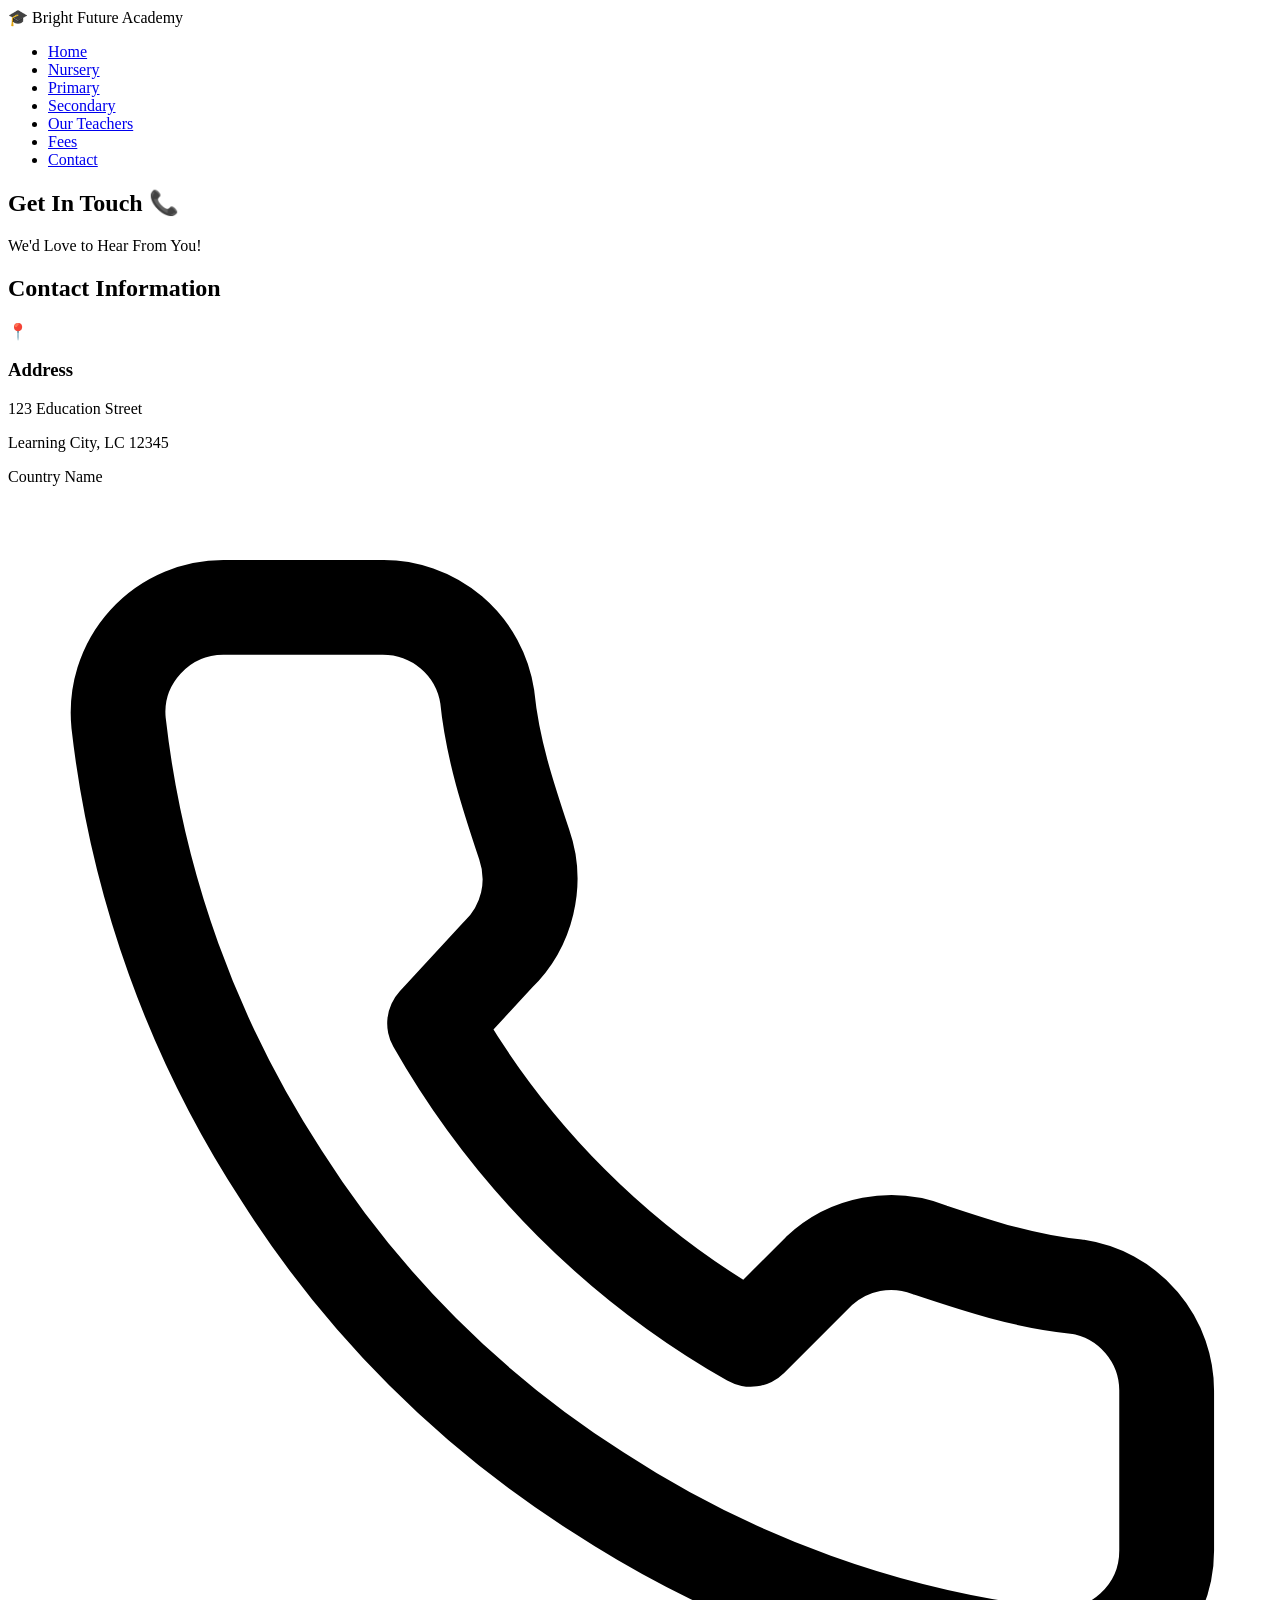
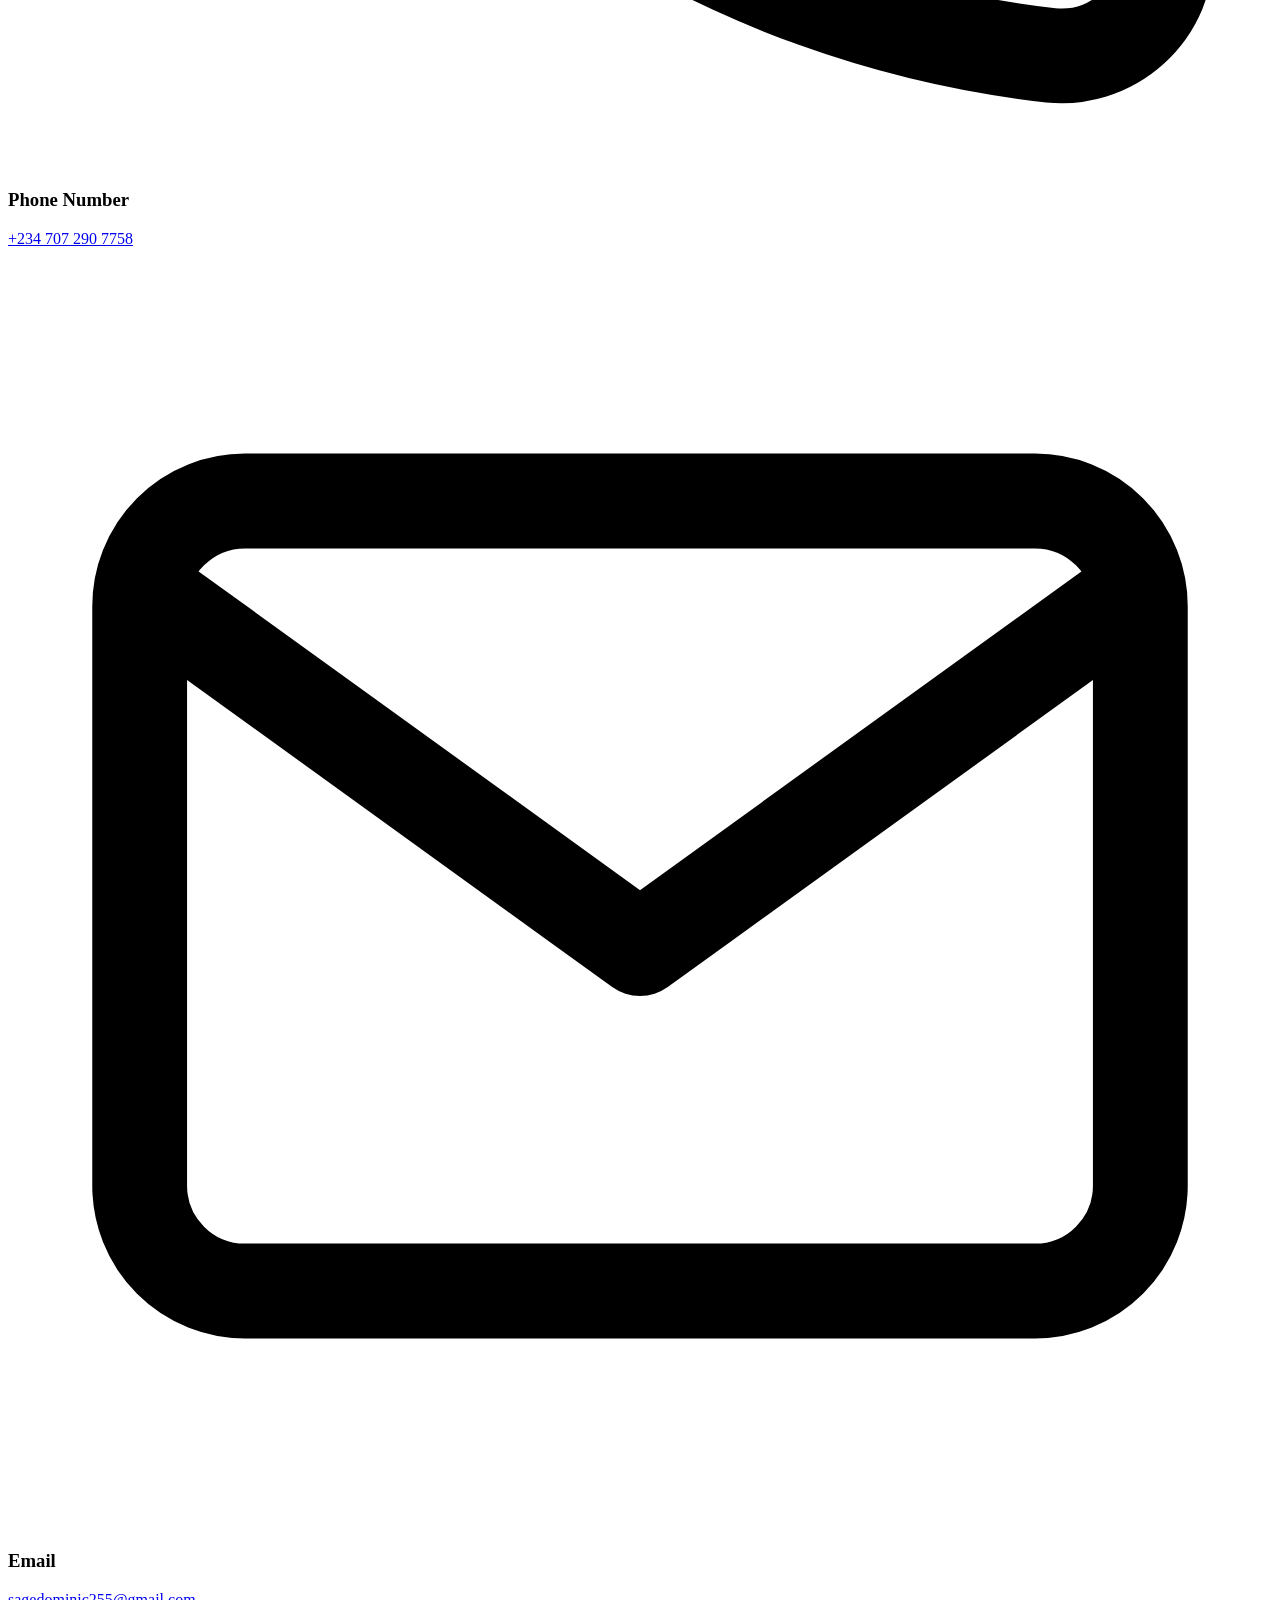
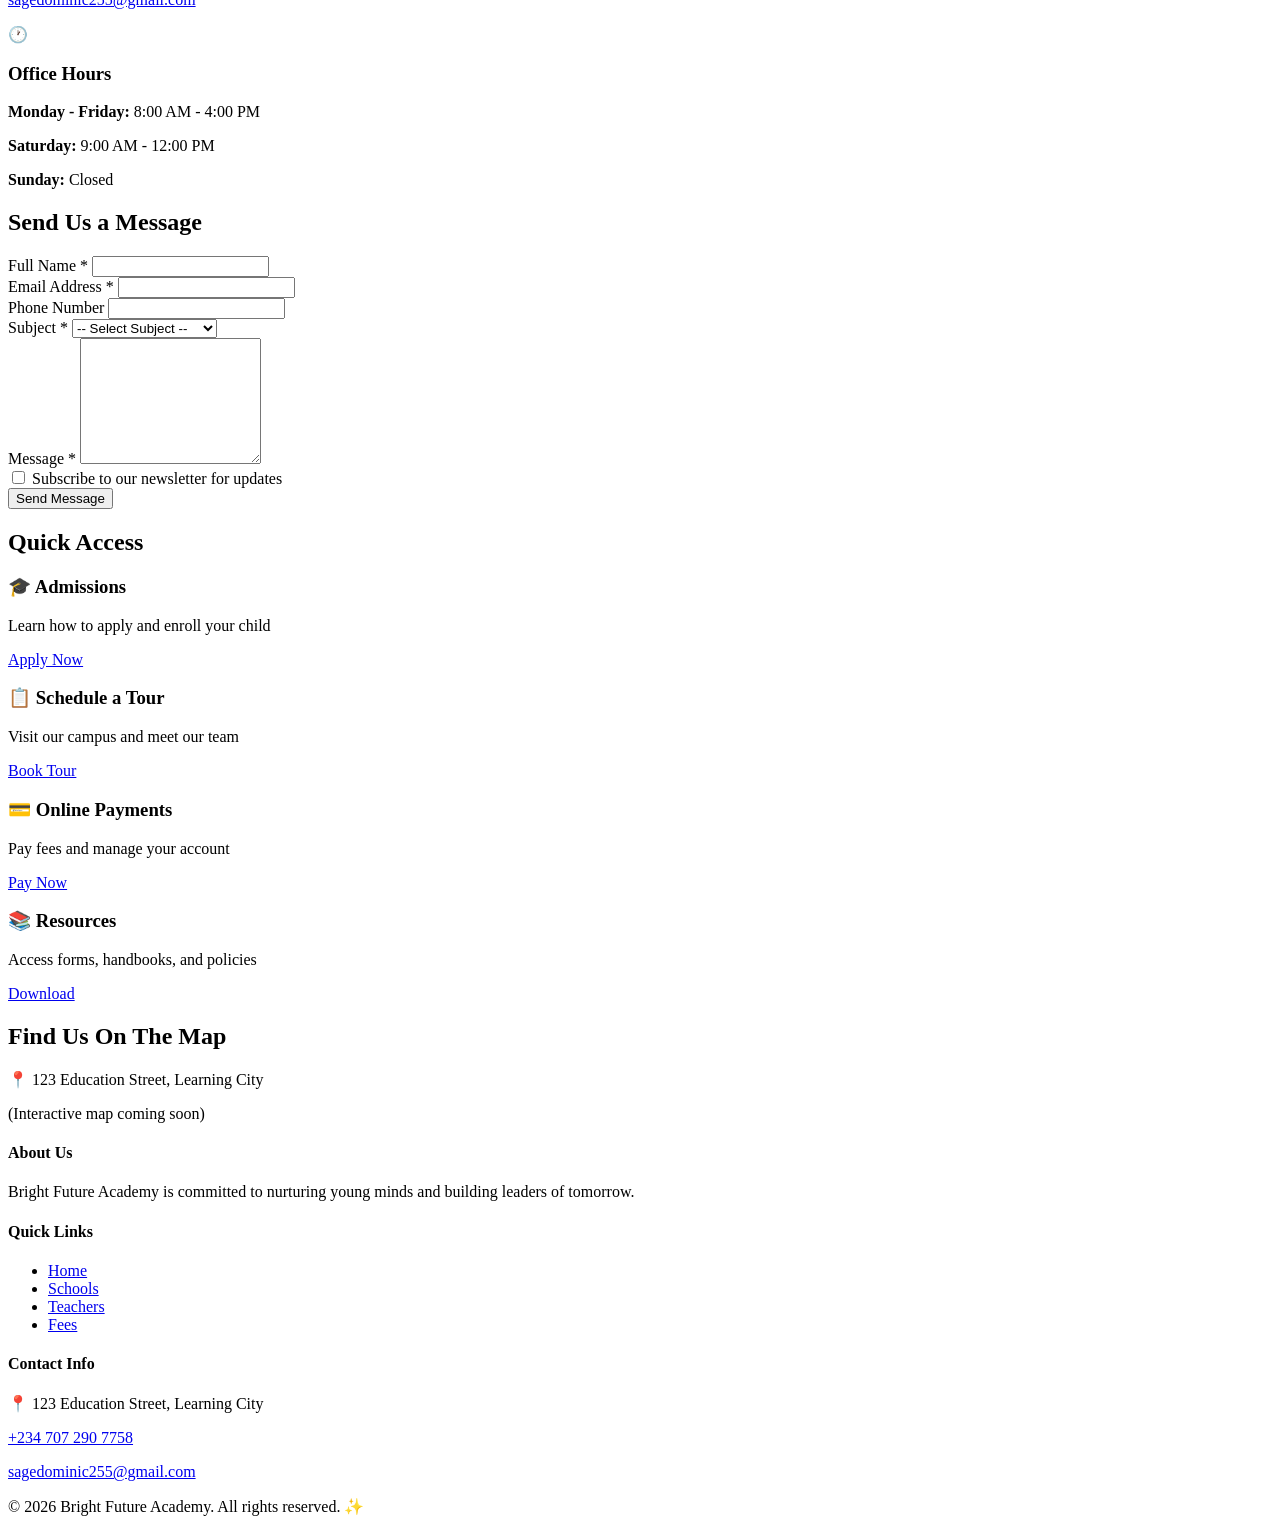
==== contact.html @ 412fe53e "Add files via upload" ====
<!DOCTYPE html>
<html lang="en">
<head>
    <meta charset="UTF-8">
    <meta name="viewport" content="width=device-width, initial-scale=1.0">
    <title>Contact Us - Bright Future Academy</title>
    <link rel="preconnect" href="https://fonts.googleapis.com">
    <link href="https://fonts.googleapis.com/css2?family=Poppins:wght@300;400;500;600;700;800&display=swap" rel="stylesheet">
    <link rel="stylesheet" href="../css/style.css">
    <link rel="stylesheet" href="../css/buttons.css">
</head>
<body>
    <!-- Navigation Bar -->
    <nav class="navbar">
        <div class="nav-container">
            <div class="logo">🎓 Bright Future Academy</div>
            <ul class="nav-menu">
                <li><a href="../index.html">Home</a></li>
                <li><a href="nursery.html">Nursery</a></li>
                <li><a href="primary.html">Primary</a></li>
                <li><a href="secondary.html">Secondary</a></li>
                <li><a href="teachers.html">Our Teachers</a></li>
                <li><a href="fees.html">Fees</a></li>
                <li><a href="contact.html">Contact</a></li>
            </ul>
        </div>
    </nav>

    <!-- Hero Section -->
    <section class="hero hero-contact">
        <div class="hero-content">
            <h1>Get In Touch 📞</h1>
            <p>We'd Love to Hear From You!</p>
        </div>
    </section>

    <!-- Contact Information -->
    <section class="contact-info-section">
        <div class="container">
            <h2>Contact Information</h2>
            <div class="contact-info-grid">
                <div class="contact-info-card">
                    <span class="info-icon">📍</span>
                    <h3>Address</h3>
                    <p>123 Education Street</p>
                    <p>Learning City, LC 12345</p>
                    <p>Country Name</p>
                </div>
                <div class="contact-info-card">
                    <span class="info-icon">
                        <svg viewBox="0 0 24 24" fill="none" stroke="currentColor" stroke-width="1.8" stroke-linecap="round" stroke-linejoin="round">
                            <path d="M22 16.9v3a2 2 0 0 1-2.2 2 19.8 19.8 0 0 1-8.6-3.1 19.5 19.5 0 0 1-6-6A19.8 19.8 0 0 1 2.1 4.2 2 2 0 0 1 4.1 2h3a2 2 0 0 1 2 1.7c.1 1 .4 1.9.7 2.8a2 2 0 0 1-.5 2.1L8.1 9.9a16 16 0 0 0 6 6l1.3-1.3a2 2 0 0 1 2.1-.4c.9.3 1.8.6 2.8.7a2 2 0 0 1 1.7 2Z"/>
                        </svg>
                    </span>
                    <h3>Phone Number</h3>
                    <p><a href="tel:+2347072907758">+234 707 290 7758</a></p>
                </div>
                <div class="contact-info-card">
                    <span class="info-icon">
                        <svg viewBox="0 0 24 24" fill="none" stroke="currentColor" stroke-width="1.8" stroke-linecap="round" stroke-linejoin="round">
                            <rect x="2.5" y="4.5" width="19" height="15" rx="2"/><path d="m3 6.5 9 6.5 9-6.5"/>
                        </svg>
                    </span>
                    <h3>Email</h3>
                    <p><a href="mailto:sagedominic255@gmail.com">sagedominic255@gmail.com</a></p>
                </div>
                <div class="contact-info-card">
                    <span class="info-icon">🕐</span>
                    <h3>Office Hours</h3>
                    <p><strong>Monday - Friday:</strong> 8:00 AM - 4:00 PM</p>
                    <p><strong>Saturday:</strong> 9:00 AM - 12:00 PM</p>
                    <p><strong>Sunday:</strong> Closed</p>
                </div>
            </div>
        </div>
    </section>

    <!-- Contact Form -->
    <section class="contact-form-section">
        <div class="container">
            <h2>Send Us a Message</h2>
            <form class="contact-form" id="contactForm">
                <div class="form-group">
                    <label for="name">Full Name *</label>
                    <input type="text" id="name" name="name" required>
                </div>
                <div class="form-group">
                    <label for="email">Email Address *</label>
                    <input type="email" id="email" name="email" required>
                </div>
                <div class="form-group">
                    <label for="phone">Phone Number</label>
                    <input type="tel" id="phone" name="phone">
                </div>
                <div class="form-group">
                    <label for="subject">Subject *</label>
                    <select id="subject" name="subject" required>
                        <option value="">-- Select Subject --</option>
                        <option value="admission">Admission Inquiry</option>
                        <option value="fees">Fees & Payment</option>
                        <option value="programs">Program Information</option>
                        <option value="general">General Inquiry</option>
                        <option value="complaint">Feedback/Complaint</option>
                    </select>
                </div>
                <div class="form-group">
                    <label for="message">Message *</label>
                    <textarea id="message" name="message" rows="8" required></textarea>
                </div>
                <div class="form-group checkbox">
                    <input type="checkbox" id="subscribe" name="subscribe">
                    <label for="subscribe">Subscribe to our newsletter for updates</label>
                </div>
                <button type="submit" class="btn btn-large btn-primary">Send Message</button>
            </form>
        </div>
    </section>

    <!-- Quick Links -->
    <section class="quick-links-section">
        <div class="container">
            <h2>Quick Access</h2>
            <div class="quick-links-grid">
                <div class="quick-link-card">
                    <h3>🎓 Admissions</h3>
                    <p>Learn how to apply and enroll your child</p>
                    <a href="#" class="btn btn-small">Apply Now</a>
                </div>
                <div class="quick-link-card">
                    <h3>📋 Schedule a Tour</h3>
                    <p>Visit our campus and meet our team</p>
                    <a href="#" class="btn btn-small">Book Tour</a>
                </div>
                <div class="quick-link-card">
                    <h3>💳 Online Payments</h3>
                    <p>Pay fees and manage your account</p>
                    <a href="fees.html" class="btn btn-small">Pay Now</a>
                </div>
                <div class="quick-link-card">
                    <h3>📚 Resources</h3>
                    <p>Access forms, handbooks, and policies</p>
                    <a href="#" class="btn btn-small">Download</a>
                </div>
            </div>
        </div>
    </section>

    <!-- Map Section (Placeholder) -->
    <section class="map-section">
        <div class="container">
            <h2>Find Us On The Map</h2>
            <div class="map-placeholder">
                <p>📍 123 Education Street, Learning City</p>
                <p>(Interactive map coming soon)</p>
            </div>
        </div>
    </section>

    <!-- Footer -->
    <footer class="footer">
        <div class="footer-content">
            <div class="footer-section">
                <h4>About Us</h4>
                <p>Bright Future Academy is committed to nurturing young minds and building leaders of tomorrow.</p>
            </div>
            <div class="footer-section">
                <h4>Quick Links</h4>
                <ul>
                    <li><a href="../index.html">Home</a></li>
                    <li><a href="#">Schools</a></li>
                    <li><a href="teachers.html">Teachers</a></li>
                    <li><a href="fees.html">Fees</a></li>
                </ul>
            </div>
            <div class="footer-section">
                <h4>Contact Info</h4>
                <p>📍 123 Education Street, Learning City</p>
                <p><a href="tel:+2347072907758">+234 707 290 7758</a></p>
                <p><a href="mailto:sagedominic255@gmail.com">sagedominic255@gmail.com</a></p>
            </div>
        </div>
        <div class="footer-bottom">
            <p>&copy; 2026 Bright Future Academy. All rights reserved. ✨</p>
        </div>
    </footer>
</body>
</html>
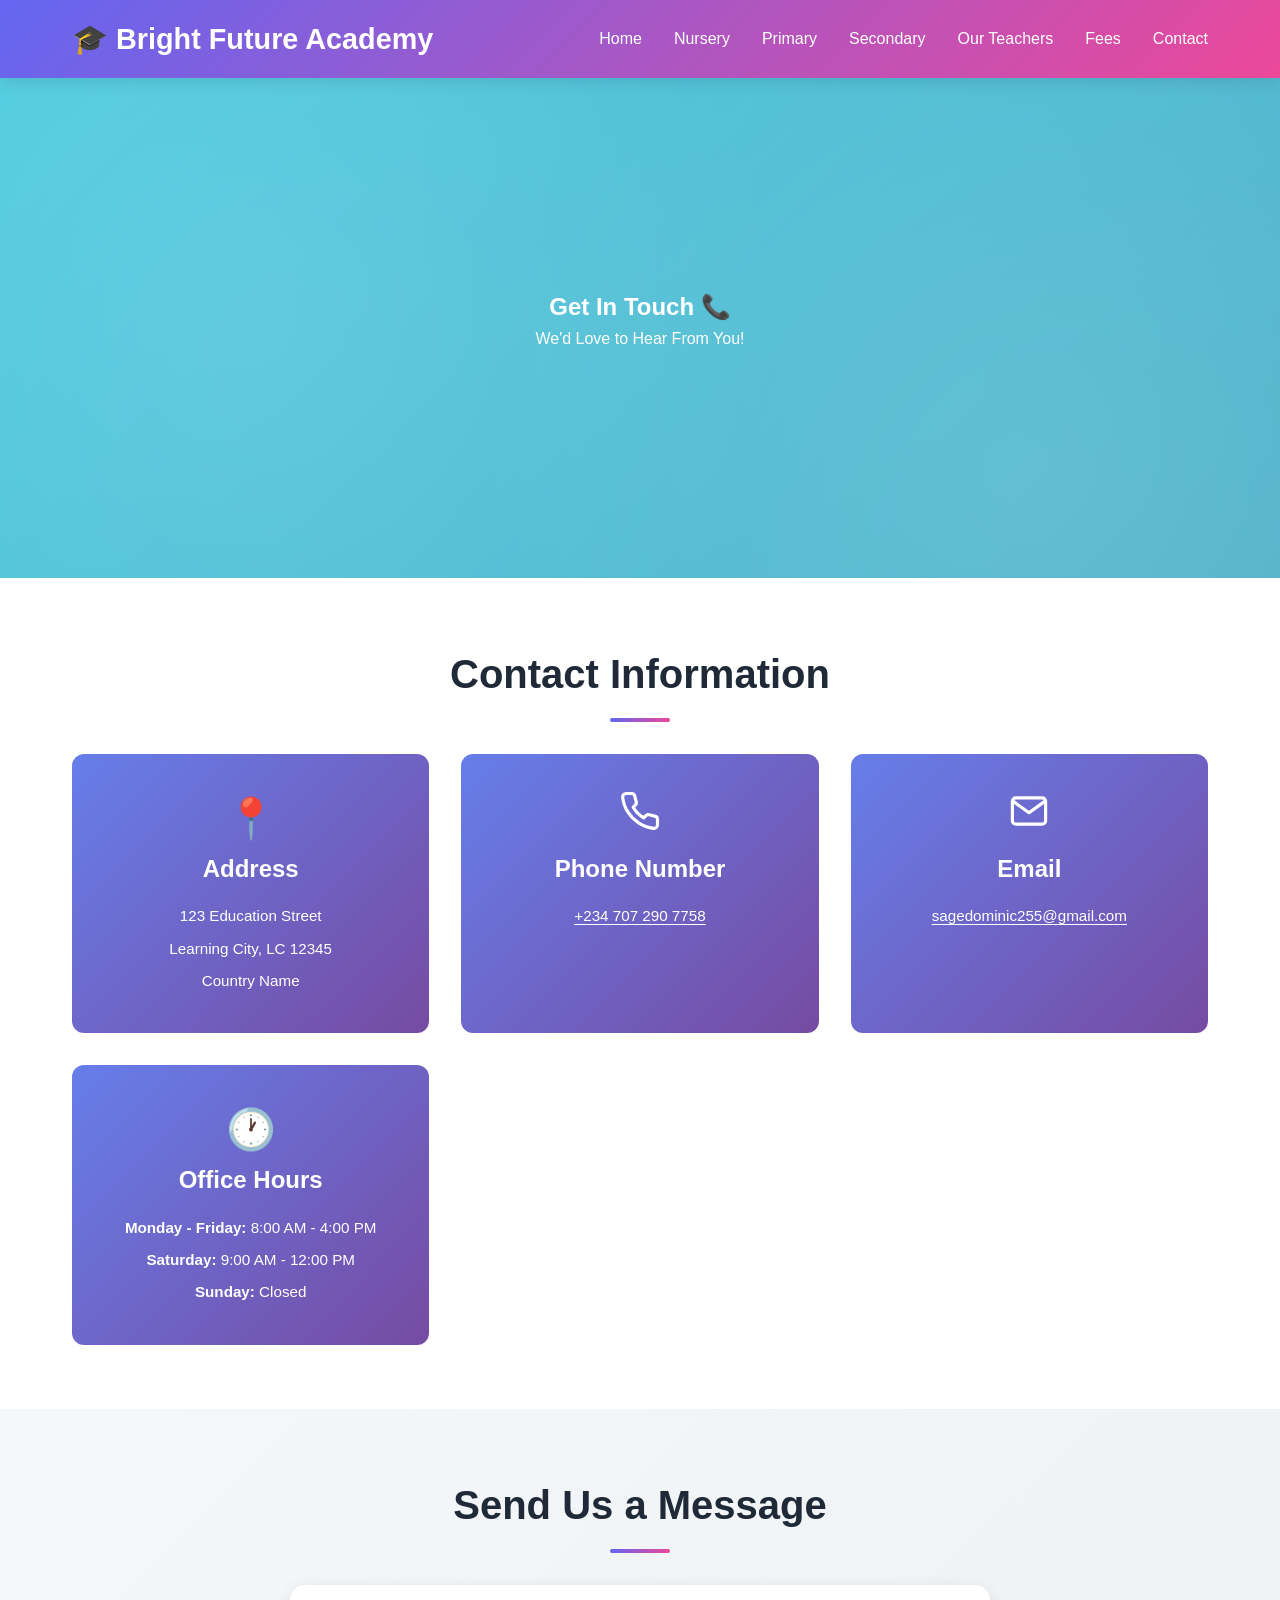
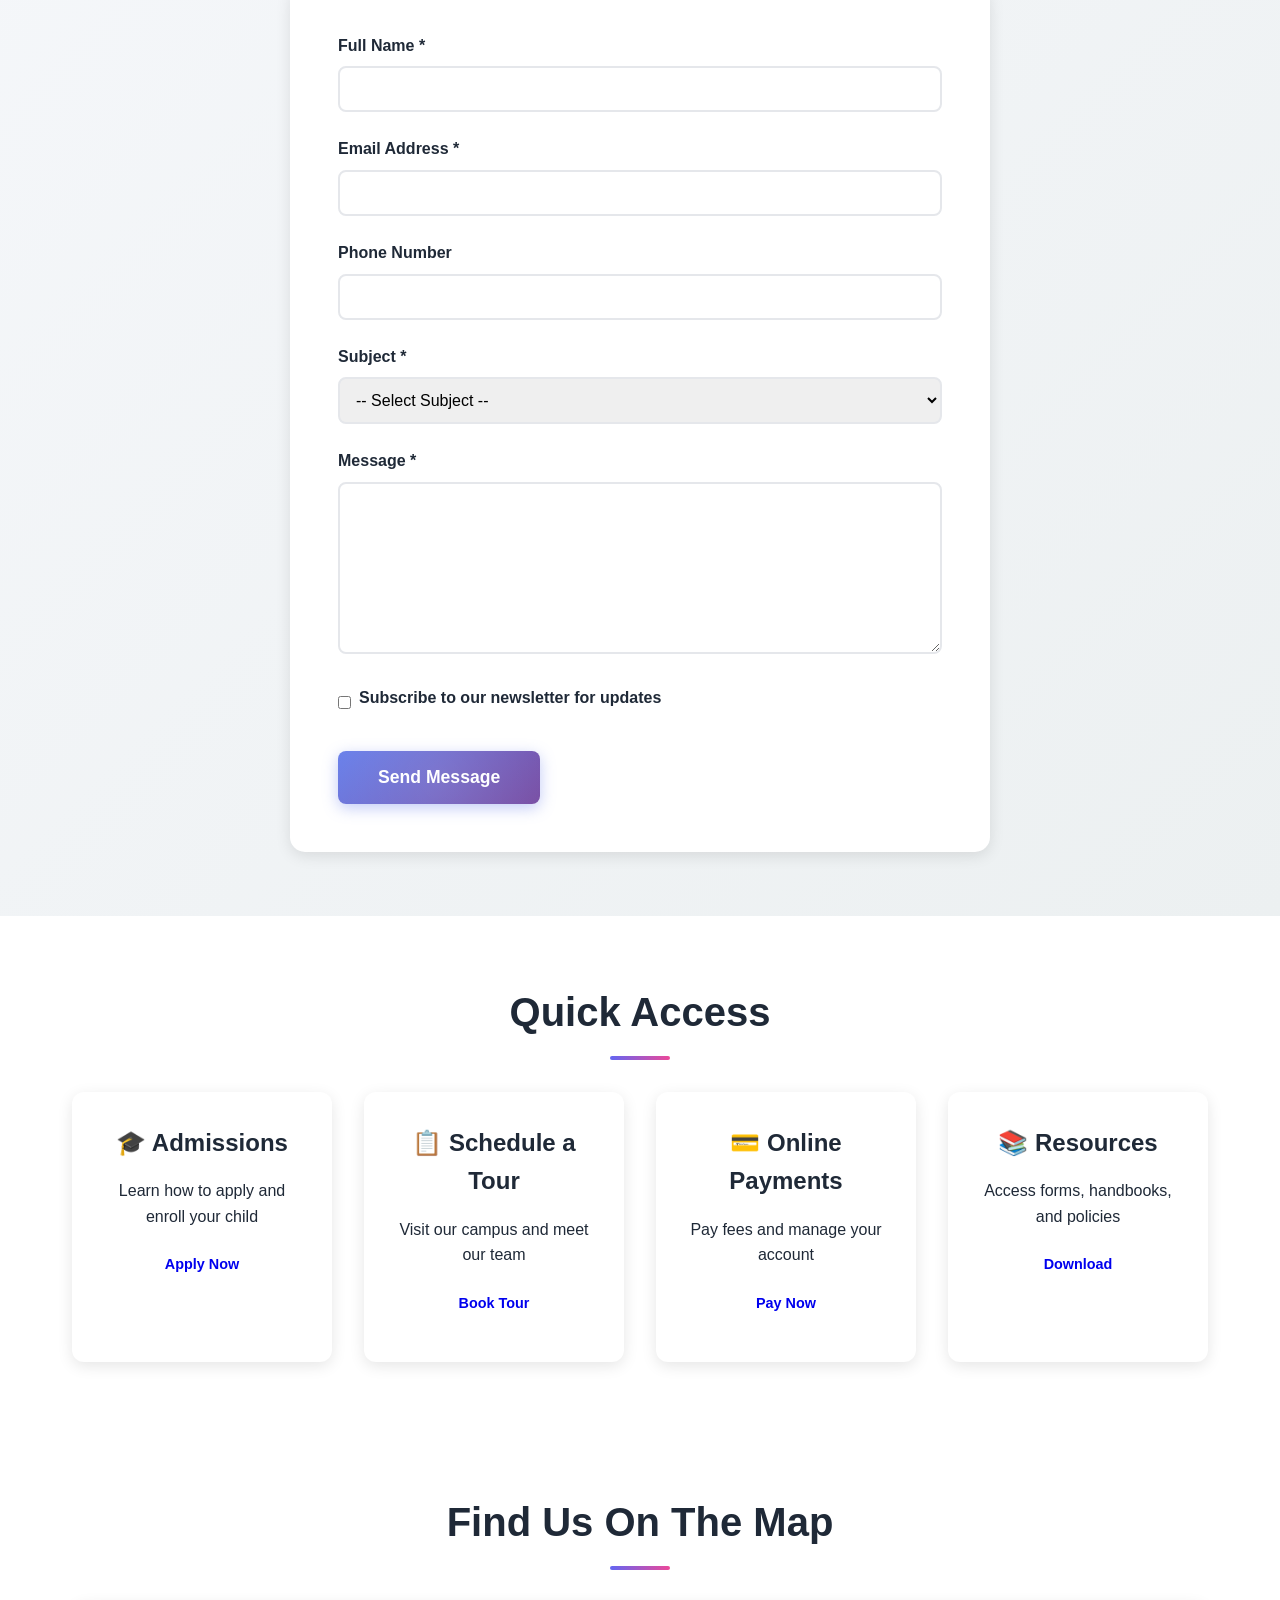
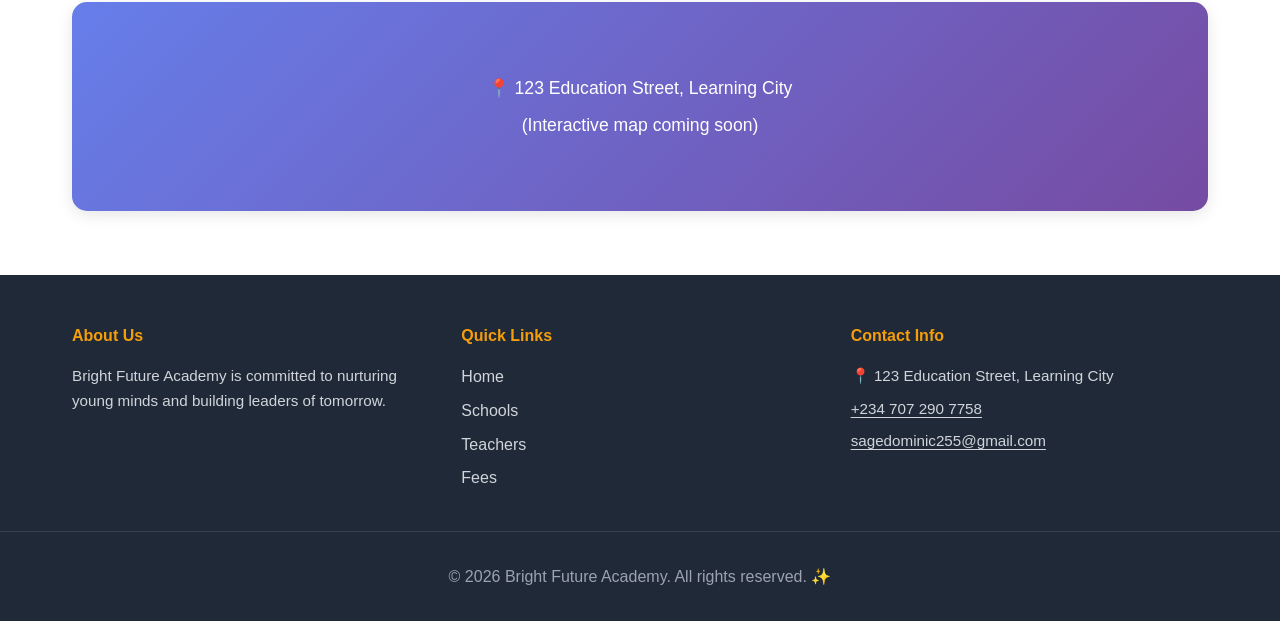
==== commit 82e8e1ac: "Update contact.html" ====
--- a/contact.html
+++ b/contact.html
@@ -6,8 +6,8 @@
     <title>Contact Us - Bright Future Academy</title>
     <link rel="preconnect" href="https://fonts.googleapis.com">
     <link href="https://fonts.googleapis.com/css2?family=Poppins:wght@300;400;500;600;700;800&display=swap" rel="stylesheet">
-    <link rel="stylesheet" href="../css/style.css">
-    <link rel="stylesheet" href="../css/buttons.css">
+    <link rel="stylesheet" href="style.css">
+    <link rel="stylesheet" href="buttons.css">
 </head>
 <body>
     <!-- Navigation Bar -->
@@ -166,7 +166,7 @@
             <div class="footer-section">
                 <h4>Quick Links</h4>
                 <ul>
-                    <li><a href="../index.html">Home</a></li>
+                    <li><a href="index.html">Home</a></li>
                     <li><a href="#">Schools</a></li>
                     <li><a href="teachers.html">Teachers</a></li>
                     <li><a href="fees.html">Fees</a></li>
--- a/style.css
+++ b/style.css
@@ -0,0 +1,2037 @@
+/* ================================
+   BRIGHT FUTURE ACADEMY - MAIN STYLES
+   ================================ */
+
+* {
+    margin: 0;
+    padding: 0;
+    box-sizing: border-box;
+}
+
+:root {
+    --primary-color: #6366f1;
+    --secondary-color: #ec4899;
+    --accent-color: #f59e0b;
+    --dark-color: #1f2937;
+    --light-color: #f9fafb;
+    --border-color: #e5e7eb;
+    --shadow: 0 4px 15px rgba(0, 0, 0, 0.1);
+    --shadow-lg: 0 10px 30px rgba(0, 0, 0, 0.15);
+    --transition: all 0.3s ease;
+}
+
+body {
+    font-family: 'Poppins', 'Segoe UI', Tahoma, Geneva, Verdana, sans-serif;
+    line-height: 1.6;
+    color: var(--dark-color);
+    background-color: #ffffff;
+}
+
+img {
+    max-width: 100%;
+    display: block;
+}
+
+/* ================================
+   NAVIGATION BAR
+   ================================ */
+.navbar {
+    background: linear-gradient(135deg, var(--primary-color), var(--secondary-color));
+    padding: 1rem 0;
+    position: sticky;
+    top: 0;
+    z-index: 1000;
+    box-shadow: var(--shadow);
+}
+
+.nav-container {
+    max-width: 1200px;
+    margin: 0 auto;
+    display: flex;
+    justify-content: space-between;
+    align-items: center;
+    padding: 0 2rem;
+}
+
+.logo {
+    font-size: 1.8rem;
+    font-weight: bold;
+    color: white;
+    display: flex;
+    align-items: center;
+    gap: 0.5rem;
+}
+
+.nav-menu {
+    display: flex;
+    list-style: none;
+    gap: 2rem;
+    flex-wrap: wrap;
+}
+
+.nav-menu a {
+    color: white;
+    text-decoration: none;
+    font-weight: 500;
+    transition: var(--transition);
+    position: relative;
+    padding: 0.5rem 0;
+}
+
+.nav-menu a:hover {
+    color: var(--accent-color);
+}
+
+.nav-menu a::after {
+    content: '';
+    position: absolute;
+    width: 0;
+    height: 2px;
+    bottom: 0;
+    left: 0;
+    background-color: var(--accent-color);
+    transition: width 0.3s ease;
+}
+
+.nav-menu a:hover::after {
+    width: 100%;
+}
+
+/* ================================
+   HERO SECTION
+   ================================ */
+.hero {
+    position: relative;
+    min-height: 500px;
+    display: flex;
+    align-items: center;
+    justify-content: center;
+    overflow: hidden;
+    background: linear-gradient(135deg, 
+        #667eea 0%, 
+        #764ba2 50%, 
+        #f093fb 100%);
+    color: white;
+    padding: 4rem 2rem;
+}
+
+.hero::before {
+    content: '';
+    position: absolute;
+    top: 0;
+    left: 0;
+    right: 0;
+    bottom: 0;
+    background: radial-gradient(circle at 20% 50%, rgba(255,255,255,0.1) 0%, transparent 50%),
+                radial-gradient(circle at 80% 80%, rgba(255,255,255,0.1) 0%, transparent 50%);
+    animation: gradientShift 10s ease infinite;
+}
+
+@keyframes gradientShift {
+    0%, 100% {
+        opacity: 1;
+    }
+    50% {
+        opacity: 0.7;
+    }
+}
+
+/* Page-specific hero backgrounds */
+.hero-nursery {
+    background: linear-gradient(135deg, rgba(16, 185, 129, 0.7), rgba(5, 150, 105, 0.7)),
+                url('https://images.unsplash.com/photo-1503454537195-1dcabb73ffb9?ixlib=rb-4.0.3&auto=format&fit=crop&w=2072&q=80') center/cover no-repeat;
+    background-blend-mode: overlay;
+}
+
+.hero-primary {
+    background: linear-gradient(135deg, rgba(59, 130, 246, 0.7), rgba(37, 99, 235, 0.7)),
+                url('https://images.unsplash.com/photo-1503676260728-1c00da094a0b?ixlib=rb-4.0.3&auto=format&fit=crop&w=2022&q=80') center/cover no-repeat;
+    background-blend-mode: overlay;
+}
+
+.hero-secondary {
+    background: linear-gradient(135deg, rgba(245, 158, 11, 0.7), rgba(217, 119, 6, 0.7)),
+                url('https://images.unsplash.com/photo-1509062522246-3755977927d7?ixlib=rb-4.0.3&auto=format&fit=crop&w=2022&q=80') center/cover no-repeat;
+    background-blend-mode: overlay;
+}
+
+.hero-teachers {
+    background: linear-gradient(135deg, rgba(139, 92, 246, 0.7), rgba(124, 58, 237, 0.7)),
+                url('https://images.unsplash.com/photo-1522202176988-66273c2fd55f?ixlib=rb-4.0.3&auto=format&fit=crop&w=2071&q=80') center/cover no-repeat;
+    background-blend-mode: overlay;
+}
+
+.hero-fees {
+    background: linear-gradient(135deg, rgba(236, 72, 153, 0.7), rgba(219, 39, 119, 0.7)),
+                url('https://images.unsplash.com/photo-1554224155-8d04cb21cd6c?ixlib=rb-4.0.3&auto=format&fit=crop&w=2011&q=80') center/cover no-repeat;
+    background-blend-mode: overlay;
+}
+
+.hero-contact {
+    background: linear-gradient(135deg, rgba(6, 182, 212, 0.7), rgba(8, 145, 178, 0.7));
+}
+
+.hero-content {
+    position: relative;
+    z-index: 2;
+    text-align: center;
+    max-width: 800px;
+}
+
+.animated-title {
+    font-size: clamp(2rem, 8vw, 4rem);
+    font-weight: 800;
+    margin-bottom: 1rem;
+    animation: slideInDown 0.8s ease;
+    text-shadow: 2px 2px 4px rgba(0, 0, 0, 0.2);
+}
+
+@keyframes slideInDown {
+    from {
+        opacity: 0;
+        transform: translateY(-30px);
+    }
+    to {
+        opacity: 1;
+        transform: translateY(0);
+    }
+}
+
+.tagline {
+    font-size: 1.5rem;
+    margin-bottom: 2rem;
+    animation: fadeInUp 0.8s ease 0.2s both;
+}
+
+@keyframes fadeInUp {
+    from {
+        opacity: 0;
+        transform: translateY(20px);
+    }
+    to {
+        opacity: 1;
+        transform: translateY(0);
+    }
+}
+
+.hero-buttons {
+    display: flex;
+    gap: 1rem;
+    justify-content: center;
+    flex-wrap: wrap;
+    animation: fadeInUp 0.8s ease 0.4s both;
+}
+
+.hero-animation {
+    position: absolute;
+    width: 100%;
+    height: 100%;
+    top: 0;
+    left: 0;
+    overflow: hidden;
+    z-index: 1;
+}
+
+.floating-shape {
+    position: absolute;
+    font-size: 3rem;
+    animation: float 6s ease-in-out infinite;
+    opacity: 0.8;
+}
+
+.shape-1 { top: 10%; left: 10%; animation-delay: 0s; }
+.shape-2 { top: 60%; right: 10%; animation-delay: 1s; }
+.shape-3 { top: 20%; right: 15%; animation-delay: 2s; }
+.shape-4 { bottom: 20%; left: 10%; animation-delay: 1.5s; }
+.shape-5 { bottom: 10%; right: 20%; animation-delay: 2.5s; }
+
+@keyframes float {
+    0%, 100% {
+        transform: translateY(0px) rotate(0deg);
+    }
+    50% {
+        transform: translateY(-30px) rotate(10deg);
+    }
+}
+
+/* ================================
+   CONTAINER & LAYOUT
+   ================================ */
+.container {
+    max-width: 1200px;
+    margin: 0 auto;
+    padding: 0 2rem;
+}
+
+section {
+    padding: 4rem 0;
+}
+
+h2 {
+    font-size: 2.5rem;
+    margin-bottom: 2rem;
+    color: var(--dark-color);
+    text-align: center;
+    position: relative;
+    padding-bottom: 1rem;
+}
+
+h2::after {
+    content: '';
+    position: absolute;
+    bottom: 0;
+    left: 50%;
+    transform: translateX(-50%);
+    width: 60px;
+    height: 4px;
+    background: linear-gradient(90deg, var(--primary-color), var(--secondary-color));
+    border-radius: 2px;
+}
+
+h3 {
+    font-size: 1.5rem;
+    margin-bottom: 1rem;
+    color: var(--dark-color);
+}
+
+p {
+    margin-bottom: 1rem;
+}
+
+.intro-text {
+    text-align: center;
+    font-size: 1.1rem;
+    color: #6b7280;
+    max-width: 700px;
+    margin: 0 auto 2rem;
+}
+
+/* ================================
+   SCHOOL LEVELS SECTION
+   ================================ */
+.school-levels {
+    background: linear-gradient(135deg, #f5f7fa 0%, #ecf0f1 100%);
+    padding: 5rem 0;
+}
+
+.levels-container {
+    display: grid;
+    grid-template-columns: repeat(auto-fit, minmax(280px, 1fr));
+    gap: 2rem;
+    margin-top: 3rem;
+}
+
+.level-card {
+    background: white;
+    border-radius: 15px;
+    padding: 2rem;
+    text-align: center;
+    box-shadow: var(--shadow);
+    transition: var(--transition);
+    transform: translateY(0);
+    border-top: 5px solid var(--primary-color);
+}
+
+.level-card:hover {
+    transform: translateY(-10px);
+    box-shadow: var(--shadow-lg);
+}
+
+.level-card.nursery-card {
+    border-top-color: #10b981;
+}
+
+.level-card.primary-card {
+    border-top-color: #3b82f6;
+}
+
+.level-card.secondary-card {
+    border-top-color: #f59e0b;
+}
+
+.card-icon {
+    font-size: 3rem;
+    margin-bottom: 1rem;
+    display: inline-block;
+    animation: bounce 2s ease-in-out infinite;
+}
+
+@keyframes bounce {
+    0%, 100% {
+        transform: translateY(0);
+    }
+    50% {
+        transform: translateY(-15px);
+    }
+}
+
+/* ================================
+   WHY CHOOSE US SECTION
+   ================================ */
+.why-choose-us {
+    background: white;
+    padding: 5rem 0;
+}
+
+.features-grid {
+    display: grid;
+    grid-template-columns: repeat(auto-fit, minmax(300px, 1fr));
+    gap: 2rem;
+    margin-top: 3rem;
+}
+
+.feature-box {
+    background: linear-gradient(135deg, #667eea 0%, #764ba2 100%);
+    color: white;
+    padding: 2rem;
+    border-radius: 12px;
+    text-align: center;
+    transition: var(--transition);
+    box-shadow: var(--shadow);
+}
+
+.feature-box:hover {
+    transform: scale(1.05);
+}
+
+.feature-icon {
+    font-size: 2.5rem;
+    display: block;
+    margin-bottom: 1rem;
+}
+
+.feature-box h3 {
+    color: white;
+    margin-bottom: 0.5rem;
+}
+
+.feature-box p {
+    margin: 0;
+    color: rgba(255, 255, 255, 0.9);
+}
+
+/* ================================
+   PROGRAM SECTION
+   ================================ */
+.program-section {
+    background: white;
+    padding: 5rem 0;
+}
+
+.program-highlights {
+    display: grid;
+    grid-template-columns: repeat(auto-fit, minmax(250px, 1fr));
+    gap: 2rem;
+    margin-top: 2rem;
+}
+
+.highlight-card {
+    background: white;
+    border: 2px solid var(--border-color);
+    border-radius: 12px;
+    padding: 2rem;
+    text-align: center;
+    transition: var(--transition);
+}
+
+.highlight-card:hover {
+    border-color: var(--primary-color);
+    box-shadow: var(--shadow);
+    transform: translateY(-5px);
+}
+
+.highlight-icon {
+    font-size: 2.5rem;
+    display: block;
+    margin-bottom: 1rem;
+}
+
+/* ================================
+   SCHEDULE SECTION
+   ================================ */
+.schedule-section {
+    background: linear-gradient(135deg, #fef3c7 0%, #fed7aa 100%);
+    padding: 4rem 0;
+}
+
+.schedule-table {
+    display: flex;
+    flex-direction: column;
+    gap: 1rem;
+    background: white;
+    border-radius: 12px;
+    padding: 2rem;
+    box-shadow: var(--shadow);
+}
+
+.schedule-item {
+    display: flex;
+    justify-content: space-between;
+    padding: 1.5rem;
+    border-left: 4px solid var(--accent-color);
+    background: linear-gradient(90deg, rgba(245, 158, 11, 0.1) 0%, transparent 100%);
+    border-radius: 8px;
+}
+
+.schedule-item .time {
+    font-weight: 600;
+    color: var(--accent-color);
+    min-width: 150px;
+}
+
+.schedule-item .activity {
+    color: var(--dark-color);
+}
+
+/* ================================
+   SUBJECTS & CURRICULUM
+   ================================ */
+.subjects-grid,
+.curriculum-grid,
+.tracks-grid {
+    display: grid;
+    grid-template-columns: repeat(auto-fit, minmax(250px, 1fr));
+    gap: 2rem;
+    margin-top: 2rem;
+}
+
+.subject-card,
+.curriculum-card,
+.track-card {
+    background: white;
+    border-radius: 12px;
+    padding: 2rem;
+    border: 2px solid var(--border-color);
+    transition: var(--transition);
+    text-align: center;
+}
+
+.subject-card:hover,
+.curriculum-card:hover,
+.track-card:hover {
+    border-color: var(--secondary-color);
+    box-shadow: var(--shadow-lg);
+    transform: translateY(-8px);
+}
+
+.subject-card h3,
+.curriculum-card h3,
+.track-card h3 {
+    font-size: 1.3rem;
+    margin-top: 0;
+}
+
+/* ================================
+   TEACHERS SECTION
+   ================================ */
+.teachers-section {
+    background: white;
+    padding: 4rem 0;
+}
+
+.teachers-grid {
+    display: grid;
+    grid-template-columns: repeat(auto-fit, minmax(280px, 1fr));
+    gap: 2rem;
+    margin-top: 2rem;
+}
+
+.teacher-card {
+    background: linear-gradient(135deg, white 0%, #f9fafb 100%);
+    border-radius: 15px;
+    padding: 0 0 2rem;
+    text-align: center;
+    box-shadow: var(--shadow);
+    transition: var(--transition);
+    border: 1px solid var(--border-color);
+    overflow: hidden;
+}
+
+.teacher-card:hover {
+    box-shadow: var(--shadow-lg);
+    transform: translateY(-10px);
+}
+
+.teacher-photo {
+    width: 100%;
+    height: 220px;
+    overflow: hidden;
+    background: #e5e7eb;
+}
+
+.teacher-photo img {
+    width: 100%;
+    height: 100%;
+    object-fit: cover;
+    object-position: center 30%;
+    transition: transform 0.5s ease;
+}
+
+.teacher-card:hover .teacher-photo img {
+    transform: scale(1.08);
+}
+
+.teacher-card h3,
+.teacher-card .specialization,
+.teacher-card .bio {
+    padding: 0 1.6rem;
+}
+
+.teacher-card h3 {
+    color: var(--primary-color);
+    margin: 1.4rem 0 0.4rem;
+}
+
+.teacher-card .specialization {
+    color: var(--secondary-color);
+    font-weight: 600;
+    font-size: 0.95rem;
+    margin-bottom: 1rem;
+}
+
+.teacher-card .bio {
+    color: #6b7280;
+    font-size: 0.95rem;
+    margin: 0;
+}
+
+/* ================================
+   TEACHER QUALITIES
+   ================================ */
+.qualities-section {
+    background: linear-gradient(135deg, #dbeafe 0%, #f0e7fe 100%);
+    padding: 4rem 0;
+}
+
+.qualities-list {
+    display: grid;
+    grid-template-columns: repeat(auto-fit, minmax(300px, 1fr));
+    gap: 1.5rem;
+    margin-top: 2rem;
+}
+
+.quality {
+    display: flex;
+    align-items: flex-start;
+    gap: 1.5rem;
+    background: white;
+    padding: 1.5rem;
+    border-radius: 10px;
+    box-shadow: var(--shadow);
+}
+
+.checkmark {
+    font-size: 1.5rem;
+    color: #10b981;
+    min-width: 30px;
+}
+
+.quality p {
+    margin: 0;
+    line-height: 1.6;
+}
+
+/* ================================
+   FEES & PAYMENTS
+   ================================ */
+.fee-structure {
+    background: white;
+    padding: 4rem 0;
+}
+
+.fee-category {
+    margin-bottom: 3rem;
+}
+
+.fee-category h3 {
+    color: var(--primary-color);
+    margin-bottom: 1.5rem;
+}
+
+.fee-table {
+    background: white;
+    border-radius: 12px;
+    overflow: hidden;
+    box-shadow: var(--shadow);
+}
+
+.fee-row {
+    display: flex;
+    justify-content: space-between;
+    padding: 1rem 1.5rem;
+    border-bottom: 1px solid var(--border-color);
+}
+
+.fee-row.header {
+    background: linear-gradient(135deg, var(--primary-color), var(--secondary-color));
+    color: white;
+    font-weight: 600;
+}
+
+.fee-row.total {
+    background: linear-gradient(135deg, #dbeafe, #f0e7fe);
+    font-weight: 600;
+    border-bottom: none;
+}
+
+.price {
+    font-weight: 600;
+    color: var(--secondary-color);
+}
+
+.payment-plans {
+    background: linear-gradient(135deg, #fef3c7 0%, #fed7aa 100%);
+    padding: 4rem 0;
+}
+
+.plans-grid {
+    display: grid;
+    grid-template-columns: repeat(auto-fit, minmax(280px, 1fr));
+    gap: 2rem;
+    margin-top: 2rem;
+}
+
+.plan-card {
+    background: white;
+    border-radius: 15px;
+    padding: 2rem;
+    text-align: center;
+    box-shadow: var(--shadow);
+    transition: var(--transition);
+    border: 3px solid transparent;
+}
+
+.plan-card:hover {
+    box-shadow: var(--shadow-lg);
+}
+
+.plan-card.featured {
+    background: linear-gradient(135deg, var(--primary-color), var(--secondary-color));
+    color: white;
+    border: 3px solid var(--accent-color);
+    transform: scale(1.05);
+}
+
+.plan-card.featured h3,
+.plan-card.featured .discount {
+    color: white;
+}
+
+.discount {
+    color: var(--secondary-color);
+    font-weight: 600;
+    font-size: 0.9rem;
+    margin-bottom: 0.5rem;
+}
+
+.payment-methods {
+    background: white;
+    padding: 4rem 0;
+}
+
+.methods-grid {
+    display: grid;
+    grid-template-columns: repeat(auto-fit, minmax(250px, 1fr));
+    gap: 2rem;
+    margin-top: 2rem;
+}
+
+.method-card {
+    background: white;
+    border: 2px solid var(--border-color);
+    border-radius: 12px;
+    padding: 2rem;
+    text-align: center;
+    transition: var(--transition);
+}
+
+.method-card:hover {
+    border-color: var(--primary-color);
+    box-shadow: var(--shadow);
+}
+
+.method-icon {
+    font-size: 2.5rem;
+    margin-bottom: 1rem;
+}
+
+.method-card .note {
+    color: #9ca3af;
+    font-size: 0.9rem;
+    margin-bottom: 0;
+}
+
+.scholarships-grid {
+    display: grid;
+    grid-template-columns: repeat(auto-fit, minmax(280px, 1fr));
+    gap: 2rem;
+    margin-top: 2rem;
+}
+
+.scholarship-card {
+    background: linear-gradient(135deg, #667eea 0%, #764ba2 100%);
+    color: white;
+    border-radius: 12px;
+    padding: 2rem;
+    text-align: center;
+    transition: var(--transition);
+    box-shadow: var(--shadow);
+}
+
+.scholarship-card:hover {
+    transform: translateY(-8px);
+    box-shadow: var(--shadow-lg);
+}
+
+.scholarship-card h3 {
+    color: white;
+    margin-top: 0;
+}
+
+.scholarship-card p {
+    margin: 0;
+}
+
+/* ================================
+   PAYMENT PORTAL & INFO
+   ================================ */
+.payment-portal {
+    background: linear-gradient(135deg, #667eea 0%, #764ba2 100%);
+    color: white;
+    padding: 4rem 0;
+    text-align: center;
+}
+
+.payment-portal p {
+    font-size: 1.1rem;
+    margin-bottom: 2rem;
+}
+
+.portal-features {
+    list-style: none;
+    display: grid;
+    grid-template-columns: repeat(auto-fit, minmax(250px, 1fr));
+    gap: 1.5rem;
+    margin: 2rem 0;
+    text-align: left;
+}
+
+.portal-features li {
+    background: rgba(255, 255, 255, 0.1);
+    padding: 1rem;
+    border-radius: 8px;
+    border-left: 3px solid var(--accent-color);
+}
+
+.important-info {
+    background: white;
+    padding: 4rem 0;
+}
+
+.info-boxes {
+    display: grid;
+    grid-template-columns: repeat(auto-fit, minmax(280px, 1fr));
+    gap: 2rem;
+    margin-top: 2rem;
+}
+
+.info-box {
+    background: linear-gradient(135deg, #fef3c7, #fed7aa);
+    border-radius: 12px;
+    padding: 2rem;
+    border-left: 4px solid var(--accent-color);
+}
+
+.info-box h3 {
+    color: var(--dark-color);
+    margin-bottom: 1rem;
+}
+
+.info-box p {
+    margin: 0;
+}
+
+/* ================================
+   CONTACT SECTION
+   ================================ */
+.contact-info-grid {
+    display: grid;
+    grid-template-columns: repeat(auto-fit, minmax(280px, 1fr));
+    gap: 2rem;
+    margin-top: 2rem;
+}
+
+.contact-info-card {
+    background: linear-gradient(135deg, #667eea 0%, #764ba2 100%);
+    color: white;
+    border-radius: 12px;
+    padding: 2rem;
+    text-align: center;
+    transition: var(--transition);
+}
+
+.contact-info-card:hover {
+    transform: translateY(-10px);
+    box-shadow: var(--shadow-lg);
+}
+
+.info-icon {
+    font-size: 2.5rem;
+    margin-bottom: 1rem;
+}
+
+.info-icon svg {
+    width: 42px;
+    height: 42px;
+    margin: 0 auto;
+}
+
+.contact-info-card a {
+    color: white;
+    text-decoration: underline;
+    text-underline-offset: 3px;
+}
+
+.contact-info-card a:hover {
+    color: var(--accent-color);
+}
+
+.footer-section a {
+    color: #d1d5db;
+    text-decoration: underline;
+    text-underline-offset: 3px;
+}
+
+.footer-section a:hover {
+    color: var(--accent-color);
+}
+
+.info-box a {
+    color: var(--primary-color);
+    font-weight: 600;
+    text-decoration: underline;
+    text-underline-offset: 3px;
+}
+
+.contact-info-card h3 {
+    color: white;
+    margin-bottom: 1rem;
+}
+
+.contact-info-card p {
+    margin: 0.5rem 0;
+    font-size: 0.95rem;
+}
+
+/* ================================
+   CONTACT FORM
+   ================================ */
+.contact-form-section {
+    background: linear-gradient(135deg, #f5f7fa 0%, #ecf0f1 100%);
+    padding: 4rem 0;
+}
+
+.contact-form {
+    background: white;
+    border-radius: 15px;
+    padding: 3rem;
+    box-shadow: var(--shadow);
+    max-width: 700px;
+    margin: 0 auto;
+}
+
+.form-group {
+    margin-bottom: 1.5rem;
+}
+
+.form-group label {
+    display: block;
+    font-weight: 600;
+    color: var(--dark-color);
+    margin-bottom: 0.5rem;
+}
+
+.form-group input,
+.form-group textarea,
+.form-group select {
+    width: 100%;
+    padding: 0.75rem;
+    border: 2px solid var(--border-color);
+    border-radius: 8px;
+    font-family: inherit;
+    font-size: 1rem;
+    transition: var(--transition);
+}
+
+.form-group input:focus,
+.form-group textarea:focus,
+.form-group select:focus {
+    outline: none;
+    border-color: var(--primary-color);
+    box-shadow: 0 0 0 3px rgba(99, 102, 241, 0.1);
+}
+
+.form-group.checkbox {
+    display: flex;
+    align-items: center;
+    gap: 0.5rem;
+    margin-bottom: 2rem;
+}
+
+.form-group.checkbox input {
+    width: auto;
+}
+
+/* ================================
+   QUICK LINKS
+   ================================ */
+.quick-links-grid {
+    display: grid;
+    grid-template-columns: repeat(auto-fit, minmax(250px, 1fr));
+    gap: 2rem;
+    margin-top: 2rem;
+}
+
+.quick-link-card {
+    background: white;
+    border-radius: 12px;
+    padding: 2rem;
+    text-align: center;
+    box-shadow: var(--shadow);
+    transition: var(--transition);
+}
+
+.quick-link-card:hover {
+    box-shadow: var(--shadow-lg);
+    transform: translateY(-5px);
+}
+
+/* ================================
+   MAP SECTION
+   ================================ */
+.map-section {
+    background: white;
+    padding: 4rem 0;
+}
+
+.map-placeholder {
+    background: linear-gradient(135deg, #667eea 0%, #764ba2 100%);
+    color: white;
+    border-radius: 15px;
+    padding: 4rem 2rem;
+    text-align: center;
+    box-shadow: var(--shadow);
+}
+
+.map-placeholder p {
+    margin: 0.5rem 0;
+    font-size: 1.1rem;
+}
+
+/* ================================
+   CTA SECTION
+   ================================ */
+.cta-section {
+    background: linear-gradient(135deg, var(--primary-color), var(--secondary-color));
+    color: white;
+    padding: 4rem 2rem;
+    text-align: center;
+}
+
+.cta-section h2,
+.cta-section p {
+    color: white;
+}
+
+.cta-section h2::after {
+    background: var(--accent-color);
+}
+
+.cta-buttons {
+    display: flex;
+    gap: 1rem;
+    justify-content: center;
+    flex-wrap: wrap;
+    margin-top: 2rem;
+}
+
+/* ================================
+   FOOTER
+   ================================ */
+.footer {
+    background: var(--dark-color);
+    color: white;
+    padding: 3rem 0 1rem;
+}
+
+.footer-content {
+    display: grid;
+    grid-template-columns: repeat(auto-fit, minmax(280px, 1fr));
+    gap: 2rem;
+    max-width: 1200px;
+    margin: 0 auto;
+    padding: 0 2rem 2rem;
+}
+
+.footer-section h4 {
+    color: var(--accent-color);
+    margin-bottom: 1rem;
+}
+
+.footer-section p {
+    margin: 0.5rem 0;
+    color: #d1d5db;
+    font-size: 0.95rem;
+}
+
+.footer-section ul {
+    list-style: none;
+}
+
+.footer-section ul li {
+    margin-bottom: 0.5rem;
+}
+
+.footer-section ul li a {
+    color: #d1d5db;
+    text-decoration: none;
+    transition: var(--transition);
+}
+
+.footer-section ul li a:hover {
+    color: var(--accent-color);
+}
+
+.footer-bottom {
+    text-align: center;
+    padding-top: 2rem;
+    border-top: 1px solid #374151;
+    color: #9ca3af;
+}
+
+/* ================================
+   HIGHLIGHTS LIST
+   ================================ */
+.highlights-list {
+    list-style: none;
+    display: grid;
+    grid-template-columns: repeat(auto-fit, minmax(280px, 1fr));
+    gap: 1.5rem;
+    margin-top: 2rem;
+    background: white;
+    padding: 2rem;
+    border-radius: 12px;
+    box-shadow: var(--shadow);
+}
+
+.highlights-list li {
+    background: linear-gradient(135deg, rgba(99, 102, 241, 0.1), rgba(236, 72, 153, 0.1));
+    padding: 1.5rem;
+    border-radius: 8px;
+    border-left: 4px solid var(--primary-color);
+}
+
+/* ================================
+   DEVELOPMENT SECTION
+   ================================ */
+.development-grid {
+    display: grid;
+    grid-template-columns: repeat(auto-fit, minmax(250px, 1fr));
+    gap: 2rem;
+    margin-top: 2rem;
+}
+
+.dev-card {
+    background: white;
+    border-radius: 12px;
+    padding: 2rem;
+    text-align: center;
+    box-shadow: var(--shadow);
+    border-top: 4px solid var(--primary-color);
+    transition: var(--transition);
+}
+
+.dev-card:hover {
+    box-shadow: var(--shadow-lg);
+    transform: translateY(-5px);
+}
+
+.dev-card h4 {
+    color: var(--primary-color);
+    margin-top: 0;
+}
+
+/* ================================
+   SUPPORT SECTION
+   ================================ */
+.support-grid {
+    display: grid;
+    grid-template-columns: repeat(auto-fit, minmax(280px, 1fr));
+    gap: 2rem;
+    margin-top: 2rem;
+}
+
+.support-card {
+    background: linear-gradient(135deg, var(--primary-color), var(--secondary-color));
+    color: white;
+    border-radius: 12px;
+    padding: 0 0 1.6rem;
+    text-align: center;
+    transition: var(--transition);
+    box-shadow: var(--shadow);
+    overflow: hidden;
+}
+
+.support-card:hover {
+    transform: translateY(-5px);
+}
+
+.support-photo {
+    width: 100%;
+    height: 150px;
+    overflow: hidden;
+}
+
+.support-photo img {
+    width: 100%;
+    height: 100%;
+    object-fit: cover;
+    object-position: center 30%;
+    transition: transform 0.5s ease;
+}
+
+.support-card:hover .support-photo img {
+    transform: scale(1.08);
+}
+
+.support-card h3 {
+    color: white;
+    margin: 1.3rem 0 0.35rem;
+    font-size: 1.15rem;
+}
+
+.support-card > p {
+    margin: 0;
+    font-weight: 600;
+    padding: 0 1.4rem;
+}
+
+.support-card .support-role {
+    font-weight: 300;
+    font-size: 0.9rem;
+    opacity: 0.9;
+    margin-top: 0.3rem;
+}
+
+/* Checkmark icon (replaces the ✅ emoji) */
+.checkmark {
+    display: inline-flex;
+    align-items: center;
+    justify-content: center;
+    width: 34px;
+    height: 34px;
+    border-radius: 50%;
+    background: rgba(16, 185, 129, 0.14);
+    color: #10b981;
+    flex-shrink: 0;
+}
+
+.checkmark svg {
+    width: 18px;
+    height: 18px;
+}
+
+/* ================================
+   RESPONSIVE DESIGN
+   ================================ */
+@media (max-width: 768px) {
+    .nav-menu {
+        flex-direction: column;
+        gap: 1rem;
+    }
+
+    .hero-buttons {
+        flex-direction: column;
+    }
+
+    h2 {
+        font-size: 1.8rem;
+    }
+
+    .animated-title {
+        font-size: 2rem;
+    }
+
+    .tagline {
+        font-size: 1.2rem;
+    }
+
+    section {
+        padding: 2rem 0;
+    }
+
+    .contact-form {
+        padding: 2rem;
+    }
+
+    .schedule-item {
+        flex-direction: column;
+        gap: 0.5rem;
+    }
+
+    .cta-buttons {
+        flex-direction: column;
+    }
+}
+
+@media (max-width: 480px) {
+    .nav-container {
+        flex-direction: column;
+        gap: 1rem;
+    }
+
+    .logo {
+        font-size: 1.3rem;
+    }
+
+    h2 {
+        font-size: 1.5rem;
+    }
+
+    section {
+        padding: 1.5rem 0;
+    }
+
+    .hero {
+        min-height: 350px;
+        padding: 2rem 1rem;
+    }
+
+    .features-grid,
+    .subjects-grid,
+    .teachers-grid,
+    .contact-info-grid {
+        grid-template-columns: 1fr;
+    }
+}
+
+/* ================================================================
+   2026 REDESIGN - HOMEPAGE ONLY
+   ================================================================ */
+
+/* ---- Navbar ---- */
+.logo {
+    text-decoration: none;
+    gap: 0.7rem;
+}
+
+.logo-mark {
+    display: inline-flex;
+    align-items: center;
+    justify-content: center;
+    width: 42px;
+    height: 42px;
+    border-radius: 12px;
+    background: #fff;
+    color: var(--primary-color);
+    font-weight: 800;
+    font-size: 1rem;
+    letter-spacing: 0.5px;
+    box-shadow: 0 4px 12px rgba(0, 0, 0, 0.18);
+    flex-shrink: 0;
+}
+
+.nav-menu a.active {
+    color: var(--accent-color);
+}
+
+.nav-menu a.active::after {
+    width: 100%;
+}
+
+.nav-toggle {
+    display: none;
+    flex-direction: column;
+    justify-content: center;
+    gap: 5px;
+    width: 44px;
+    height: 44px;
+    background: rgba(255, 255, 255, 0.15);
+    border: 0;
+    border-radius: 10px;
+    cursor: pointer;
+}
+
+.nav-toggle span {
+    display: block;
+    width: 20px;
+    height: 2px;
+    margin: 0 auto;
+    background: #fff;
+    border-radius: 2px;
+    transition: transform 0.3s, opacity 0.3s;
+}
+
+.nav-toggle.open span:nth-child(1) { transform: translateY(7px) rotate(45deg); }
+.nav-toggle.open span:nth-child(2) { opacity: 0; }
+.nav-toggle.open span:nth-child(3) { transform: translateY(-7px) rotate(-45deg); }
+
+/* ---- Buttons used on the new homepage ---- */
+.btn-ghost-light {
+    background: rgba(255, 255, 255, 0.12);
+    color: #fff;
+    border: 2px solid rgba(255, 255, 255, 0.75);
+    backdrop-filter: blur(4px);
+}
+
+.btn-ghost-light:hover {
+    background: #fff;
+    color: var(--primary-color);
+    transform: translateY(-3px);
+}
+
+.btn-light {
+    background: #fff;
+    color: var(--primary-color);
+    box-shadow: 0 6px 20px rgba(0, 0, 0, 0.18);
+}
+
+.btn-light:hover {
+    transform: translateY(-3px);
+    box-shadow: 0 10px 26px rgba(0, 0, 0, 0.26);
+}
+
+.btn-outline-light {
+    background: transparent;
+    color: #fff;
+    border: 2px solid rgba(255, 255, 255, 0.8);
+}
+
+.btn-outline-light:hover {
+    background: #fff;
+    color: var(--primary-color);
+    transform: translateY(-3px);
+}
+
+/* ---- Home hero ---- */
+.hero-home {
+    min-height: 620px;
+    padding: 5rem 2rem;
+    background:
+        linear-gradient(105deg, rgba(30, 27, 75, 0.93) 0%, rgba(99, 102, 241, 0.82) 45%, rgba(236, 72, 153, 0.6) 100%),
+        url('https://images.unsplash.com/photo-1546410531-bb4caa6b424d?ixlib=rb-4.0.3&auto=format&fit=crop&w=2070&q=80') center/cover no-repeat;
+}
+
+.hero-home .hero-content {
+    text-align: left;
+    max-width: 620px;
+    margin-right: auto;
+    margin-left: 0;
+    flex: 1 1 480px;
+}
+
+.hero-home {
+    gap: 3rem;
+    flex-wrap: wrap;
+}
+
+.hero-badge {
+    display: inline-block;
+    background: rgba(255, 255, 255, 0.16);
+    border: 1px solid rgba(255, 255, 255, 0.35);
+    color: #fff;
+    padding: 0.4rem 1.1rem;
+    border-radius: 999px;
+    font-size: 0.82rem;
+    font-weight: 500;
+    letter-spacing: 1.2px;
+    text-transform: uppercase;
+    margin-bottom: 1.2rem;
+    backdrop-filter: blur(6px);
+    animation: fadeInUp 0.7s ease both;
+}
+
+.grad-text {
+    background: linear-gradient(90deg, #fbbf24, #f472b6, #a5b4fc);
+    -webkit-background-clip: text;
+    background-clip: text;
+    -webkit-text-fill-color: transparent;
+    color: transparent;
+}
+
+.hero-sub {
+    font-size: 1.05rem;
+    color: rgba(255, 255, 255, 0.88);
+    margin-bottom: 2rem;
+    max-width: 540px;
+}
+
+.hero-home .hero-buttons {
+    justify-content: flex-start;
+}
+
+.hero-home .animated-title {
+    animation: slideInDown 0.8s ease both;
+}
+
+/* Floating info card */
+.hero-card {
+    position: relative;
+    z-index: 2;
+    flex: 0 1 320px;
+    background: rgba(255, 255, 255, 0.96);
+    border-radius: 18px;
+    overflow: hidden;
+    box-shadow: 0 24px 60px rgba(0, 0, 0, 0.3);
+    animation: fadeInUp 0.9s ease 0.35s both;
+    transition: transform 0.35s ease;
+}
+
+.hero-card:hover {
+    transform: translateY(-6px) rotate(-1deg);
+}
+
+.hero-card-photo {
+    height: 190px;
+    background: url('https://images.unsplash.com/photo-1580582932707-520aed937b7b?ixlib=rb-4.0.3&auto=format&fit=crop&w=800&q=80') center/cover no-repeat;
+}
+
+.hero-card-body {
+    padding: 1.4rem 1.6rem 1.7rem;
+    display: flex;
+    flex-direction: column;
+    gap: 0.5rem;
+}
+
+.hero-card-body strong {
+    font-size: 1.15rem;
+    color: var(--dark-color);
+}
+
+.hero-card-body span {
+    font-size: 0.9rem;
+    color: #6b7280;
+    line-height: 1.6;
+}
+
+.hero-card-body a {
+    color: var(--primary-color);
+    font-weight: 600;
+    font-size: 0.92rem;
+    margin-top: 0.3rem;
+}
+
+.hero-card-body a:hover {
+    text-decoration: underline;
+}
+
+/* ---- Stats strip ---- */
+.stats-strip {
+    padding: 0;
+    background: #fff;
+}
+
+.stats-grid {
+    display: grid;
+    grid-template-columns: repeat(auto-fit, minmax(180px, 1fr));
+    gap: 1rem;
+    background: linear-gradient(135deg, var(--primary-color), var(--secondary-color));
+    border-radius: 18px;
+    padding: 2.2rem 1.5rem;
+    margin-top: -3.2rem;
+    position: relative;
+    z-index: 5;
+    box-shadow: var(--shadow-lg);
+}
+
+.stat {
+    text-align: center;
+    color: #fff;
+}
+
+.stat-num {
+    display: block;
+    font-size: 2.4rem;
+    font-weight: 700;
+    line-height: 1.2;
+}
+
+.stat-num::after {
+    content: '+';
+    font-weight: 600;
+}
+
+.stat-label {
+    display: block;
+    font-size: 0.85rem;
+    letter-spacing: 1.1px;
+    text-transform: uppercase;
+    opacity: 0.9;
+}
+
+/* ---- Level cards with photos ---- */
+.level-photo {
+    position: relative;
+    height: 400px;
+    padding: 0;
+    margin: 0;
+    overflow: hidden;
+    border-top: none;
+    text-align: left;
+    display: flex;
+    flex-direction: column;
+    justify-content: flex-end;
+    align-items: flex-start;
+    isolation: isolate;
+}
+
+.level-photo::before {
+    content: '';
+    position: absolute;
+    inset: 0;
+    background-position: center;
+    background-size: cover;
+    transition: transform 0.5s ease;
+    z-index: -2;
+}
+
+.level-photo::after {
+    content: '';
+    position: absolute;
+    inset: 0;
+    z-index: -1;
+}
+
+.level-photo > * {
+    position: relative;
+    z-index: 1;
+}
+
+.level-photo .level-age {
+    position: absolute;
+    top: 1.4rem;
+    left: 1.5rem;
+    display: inline-block;
+    background: var(--accent-color);
+    color: #fff;
+    font-size: 0.72rem;
+    font-weight: 600;
+    letter-spacing: 1px;
+    text-transform: uppercase;
+    padding: 0.3rem 0.85rem;
+    border-radius: 999px;
+    box-shadow: 0 4px 12px rgba(0, 0, 0, 0.25);
+}
+
+.level-photo .level-body {
+    padding: 0 1.7rem 1.8rem;
+    color: #fff;
+}
+
+.level-photo h3 {
+    font-size: 1.6rem;
+    margin-bottom: 0.4rem;
+    text-shadow: 0 2px 10px rgba(0, 0, 0, 0.55);
+}
+
+.level-photo p {
+    margin-bottom: 1.1rem;
+    font-size: 0.92rem;
+    color: rgba(255, 255, 255, 0.92);
+    text-shadow: 0 1px 8px rgba(0, 0, 0, 0.5);
+}
+
+.level-photo:hover {
+    transform: translateY(-8px);
+}
+
+.level-photo:hover::before {
+    transform: scale(1.08);
+}
+
+.nursery-card::before {
+    background-image: url('https://images.unsplash.com/photo-1503454537195-1dcabb73ffb9?ixlib=rb-4.0.3&auto=format&fit=crop&w=800&q=80');
+}
+
+.nursery-card::after {
+    background: linear-gradient(180deg, rgba(5, 150, 105, 0.25) 0%, rgba(4, 47, 46, 0.9) 55%);
+}
+
+.primary-card::before {
+    background-image: url('https://images.unsplash.com/photo-1503676260728-1c00da094a0b?ixlib=rb-4.0.3&auto=format&fit=crop&w=800&q=80');
+}
+
+.primary-card::after {
+    background: linear-gradient(180deg, rgba(37, 99, 235, 0.25) 0%, rgba(12, 24, 84, 0.9) 55%);
+}
+
+.secondary-card::before {
+    background-image: url('https://images.unsplash.com/photo-1509062522246-3755977927d7?ixlib=rb-4.0.3&auto=format&fit=crop&w=800&q=80');
+}
+
+.secondary-card::after {
+    background: linear-gradient(180deg, rgba(217, 119, 6, 0.25) 0%, rgba(69, 26, 3, 0.9) 55%);
+}
+
+/* ---- Feature boxes with SVG icons ---- */
+.feature-box {
+    position: relative;
+    overflow: hidden;
+    text-align: left;
+    background: #fff;
+    border: 1px solid var(--border-color);
+    color: var(--dark-color);
+    box-shadow: none;
+}
+
+.feature-box::before {
+    content: '';
+    position: absolute;
+    left: 0;
+    top: 0;
+    bottom: 0;
+    width: 5px;
+    background: linear-gradient(180deg, var(--primary-color), var(--secondary-color));
+    transform: scaleY(0);
+    transform-origin: top;
+    transition: transform 0.35s ease;
+}
+
+.feature-box:hover {
+    transform: translateY(-6px);
+    box-shadow: var(--shadow-lg);
+    border-color: transparent;
+}
+
+.feature-box:hover::before {
+    transform: scaleY(1);
+}
+
+.feature-icon {
+    display: inline-flex;
+    align-items: center;
+    justify-content: center;
+    width: 58px;
+    height: 58px;
+    border-radius: 16px;
+    margin-bottom: 1rem;
+    background: linear-gradient(135deg, rgba(99, 102, 241, 0.14), rgba(236, 72, 153, 0.14));
+    color: var(--primary-color);
+    transition: transform 0.35s ease, color 0.35s ease;
+}
+
+.feature-box:hover .feature-icon {
+    transform: rotate(-8deg) scale(1.08);
+    color: var(--secondary-color);
+}
+
+.feature-icon svg {
+    width: 28px;
+    height: 28px;
+}
+
+.feature-box h3 {
+    color: var(--dark-color);
+}
+
+.feature-box p {
+    color: #6b7280;
+    margin: 0;
+}
+
+/* ---- Campus gallery ---- */
+.campus-section {
+    background: linear-gradient(135deg, #f5f7fa 0%, #eef1f8 100%);
+    padding: 5rem 0;
+}
+
+.gallery-grid {
+    display: grid;
+    grid-template-columns: repeat(3, 1fr);
+    grid-auto-rows: 190px;
+    gap: 1.2rem;
+    margin-top: 3rem;
+}
+
+.gallery-item {
+    margin: 0;
+    position: relative;
+    border-radius: 14px;
+    overflow: hidden;
+    box-shadow: var(--shadow);
+    transition: transform 0.35s ease, box-shadow 0.35s ease;
+}
+
+.gallery-item:hover {
+    transform: translateY(-6px) rotate(-1deg);
+    box-shadow: var(--shadow-lg);
+    z-index: 2;
+}
+
+.gallery-item.g-tall {
+    grid-row: span 2;
+}
+
+.gallery-item.g-wide {
+    grid-column: span 2;
+}
+
+.gallery-item img {
+    width: 100%;
+    height: 100%;
+    object-fit: cover;
+    transition: transform 0.6s ease;
+}
+
+.gallery-item:hover img {
+    transform: scale(1.09);
+}
+
+.gallery-item figcaption {
+    position: absolute;
+    left: 0;
+    right: 0;
+    bottom: 0;
+    padding: 1.8rem 1.2rem 0.9rem;
+    background: linear-gradient(to top, rgba(15, 12, 40, 0.88), transparent);
+    color: #fff;
+    font-weight: 500;
+    font-size: 0.95rem;
+}
+
+/* ---- Testimonials ---- */
+.testimonial-section {
+    background: #fff;
+    padding: 5rem 0;
+}
+
+.testimonial-grid {
+    display: grid;
+    grid-template-columns: repeat(auto-fit, minmax(280px, 1fr));
+    gap: 1.8rem;
+    margin-top: 3rem;
+}
+
+.testimonial-card {
+    margin: 0;
+    position: relative;
+    background: #f9fafc;
+    border: 1px solid var(--border-color);
+    border-radius: 14px;
+    padding: 2.5rem 1.8rem 1.6rem;
+    transition: transform 0.3s ease, box-shadow 0.3s ease;
+}
+
+.testimonial-card::before {
+    content: '\201C';
+    position: absolute;
+    top: 0.4rem;
+    left: 1.3rem;
+    font-size: 4rem;
+    line-height: 1;
+    color: var(--primary-color);
+    opacity: 0.25;
+    font-family: Georgia, serif;
+}
+
+.testimonial-card:hover {
+    transform: translateY(-6px);
+    box-shadow: var(--shadow-lg);
+}
+
+.testimonial-card p {
+    position: relative;
+    color: #4b5563;
+    font-size: 0.98rem;
+}
+
+.testimonial-card footer {
+    margin-top: 1rem;
+    font-size: 0.85rem;
+    font-weight: 600;
+    letter-spacing: 0.4px;
+    color: var(--primary-color);
+}
+
+/* ---- CTA ---- */
+.cta-section {
+    background:
+        linear-gradient(120deg, rgba(79, 70, 229, 0.94), rgba(190, 24, 93, 0.9)),
+        url('https://images.unsplash.com/photo-1509062522246-3755977927d7?ixlib=rb-4.0.3&auto=format&fit=crop&w=2070&q=80') center/cover no-repeat;
+    padding: 5rem 0;
+}
+
+/* ---- Scroll reveal ---- */
+.reveal {
+    opacity: 0;
+    transform: translateY(28px);
+    transition: opacity 0.7s ease, transform 0.7s ease;
+}
+
+.reveal.visible {
+    opacity: 1;
+    transform: translateY(0);
+}
+
+/* Hover lift must beat .reveal.visible (equal specificity, declared later) */
+.level-card.reveal.visible:hover {
+    transform: translateY(-8px);
+}
+
+.gallery-item.reveal.visible:hover {
+    transform: translateY(-6px) rotate(-1deg);
+}
+
+.testimonial-card.reveal.visible:hover {
+    transform: translateY(-6px);
+}
+
+.feature-box.reveal.visible:hover {
+    transform: translateY(-6px);
+}
+
+/* ---- Redesign responsive ---- */
+@media (max-width: 992px) {
+    .hero-home {
+        flex-direction: column;
+        text-align: center;
+    }
+
+    .hero-home .hero-content {
+        text-align: center;
+        margin-left: auto;
+        margin-right: auto;
+    }
+
+    .hero-home .hero-buttons {
+        justify-content: center;
+    }
+
+    .hero-card {
+        flex: 1 1 100%;
+        max-width: 420px;
+    }
+
+    .stats-grid {
+        margin-top: -2.4rem;
+    }
+
+    .gallery-grid {
+        grid-template-columns: repeat(2, 1fr);
+    }
+
+    .gallery-item.g-wide {
+        grid-column: span 2;
+    }
+}
+
+@media (max-width: 768px) {
+    .nav-toggle {
+        display: flex;
+    }
+
+    .navbar.has-toggle .nav-menu {
+        position: absolute;
+        top: 100%;
+        left: 0;
+        right: 0;
+        background: linear-gradient(135deg, var(--primary-color), var(--secondary-color));
+        flex-direction: column;
+        gap: 0;
+        padding: 0.5rem 2rem 1.2rem;
+        max-height: 0;
+        overflow: hidden;
+        transition: max-height 0.35s ease, padding 0.35s ease;
+    }
+
+    .navbar.has-toggle .nav-menu.open {
+        max-height: 420px;
+    }
+
+    .navbar.has-toggle .nav-menu li {
+        border-top: 1px solid rgba(255, 255, 255, 0.18);
+    }
+
+    .navbar.has-toggle .nav-menu li:first-child {
+        border-top: none;
+    }
+
+    .navbar.has-toggle .nav-menu a {
+        display: block;
+        padding: 0.75rem 0;
+    }
+
+    .navbar {
+        position: sticky;
+    }
+
+    .level-photo {
+        height: 360px;
+    }
+
+    .gallery-grid {
+        grid-template-columns: 1fr;
+        grid-auto-rows: 210px;
+    }
+
+    .gallery-item.g-tall {
+        grid-row: span 1;
+    }
+
+    .gallery-item.g-wide {
+        grid-column: span 1;
+    }
+}
+
+@media (max-width: 480px) {
+    .logo {
+        font-size: 1.1rem;
+    }
+
+    .stat-num {
+        font-size: 1.9rem;
+    }
+}
+
+/* Nothing should scroll sideways on a phone. The grids above use
+   minmax(250px, 1fr) and similar, which is fine at 375px but will overflow on
+   a 320px screen, so the narrow case is pinned to one column. */
+@media (max-width: 400px) {
+    html,
+    body {
+        overflow-x: hidden;
+    }
+
+    .container {
+        padding-left: 16px;
+        padding-right: 16px;
+    }
+
+    .levels-container,
+    .features-grid,
+    .program-highlights,
+    .tracks-grid,
+    .teachers-grid,
+    .qualities-list,
+    .plans-grid,
+    .methods-grid,
+    .scholarships-grid,
+    .portal-features,
+    .info-boxes,
+    .contact-info-grid,
+    .quick-links-grid,
+    .footer-content,
+    .highlights-list,
+    .development-grid,
+    .support-grid,
+    .stats-grid,
+    .gallery-grid,
+    .testimonial-grid {
+        grid-template-columns: 1fr !important;
+    }
+
+    .btn {
+        width: 100%;
+    }
+}
+
--- a/buttons.css
+++ b/buttons.css
@@ -0,0 +1,490 @@
+/* ================================
+   COOL & FUN BUTTON STYLES
+   ================================ */
+
+.btn {
+    padding: 0.75rem 1.5rem;
+    border: none;
+    border-radius: 8px;
+    font-size: 1rem;
+    font-weight: 600;
+    cursor: pointer;
+    transition: all 0.3s ease;
+    text-decoration: none;
+    display: inline-block;
+    position: relative;
+    overflow: hidden;
+}
+
+/* ================================
+   PRIMARY BUTTONS
+   ================================ */
+.btn-primary {
+    background: linear-gradient(135deg, #667eea 0%, #764ba2 100%);
+    color: white;
+    box-shadow: 0 4px 15px rgba(102, 126, 234, 0.4);
+}
+
+.btn-primary::before {
+    content: '';
+    position: absolute;
+    top: -50%;
+    left: -50%;
+    width: 200%;
+    height: 200%;
+    background: radial-gradient(circle, rgba(255, 255, 255, 0.1) 0%, transparent 70%);
+    transform: translate(0, 0);
+    transition: transform 0.3s ease;
+}
+
+.btn-primary:hover {
+    transform: translateY(-3px);
+    box-shadow: 0 8px 25px rgba(102, 126, 234, 0.6);
+}
+
+.btn-primary:hover::before {
+    transform: translate(50%, 50%);
+}
+
+.btn-primary:active {
+    transform: translateY(-1px);
+}
+
+/* ================================
+   SECONDARY BUTTONS
+   ================================ */
+.btn-secondary {
+    background: linear-gradient(135deg, #ec4899 0%, #f43f5e 100%);
+    color: white;
+    box-shadow: 0 4px 15px rgba(236, 72, 153, 0.4);
+}
+
+.btn-secondary:hover {
+    transform: translateY(-3px) rotate(0.5deg);
+    box-shadow: 0 8px 25px rgba(236, 72, 153, 0.6);
+}
+
+.btn-secondary:active {
+    transform: translateY(-1px);
+}
+
+/* ================================
+   ACCENT BUTTONS
+   ================================ */
+.btn-accent {
+    background: linear-gradient(135deg, #f59e0b 0%, #f97316 100%);
+    color: white;
+    box-shadow: 0 4px 15px rgba(245, 158, 11, 0.4);
+}
+
+.btn-accent:hover {
+    transform: translateY(-3px);
+    box-shadow: 0 8px 25px rgba(245, 158, 11, 0.6);
+}
+
+.btn-accent:active {
+    transform: translateY(-1px);
+}
+
+/* ================================
+   LARGE BUTTONS
+   ================================ */
+.btn-large {
+    padding: 1rem 2.5rem;
+    font-size: 1.1rem;
+}
+
+/* ================================
+   SMALL BUTTONS
+   ================================ */
+.btn-small {
+    padding: 0.5rem 1.2rem;
+    font-size: 0.9rem;
+}
+
+/* ================================
+   GRADIENT BUTTON WITH BORDER
+   ================================ */
+.btn-gradient-border {
+    background: white;
+    color: var(--primary-color);
+    border: 2px solid transparent;
+    background-clip: padding-box;
+    position: relative;
+}
+
+.btn-gradient-border::before {
+    content: '';
+    position: absolute;
+    top: -2px;
+    left: -2px;
+    right: -2px;
+    bottom: -2px;
+    background: linear-gradient(135deg, #667eea 0%, #764ba2 100%);
+    border-radius: 8px;
+    z-index: -1;
+}
+
+/* ================================
+   GLOW BUTTON
+   ================================ */
+.btn-glow {
+    padding: 0.75rem 1.5rem;
+    border: none;
+    border-radius: 50px;
+    font-weight: 600;
+    cursor: pointer;
+    background: linear-gradient(135deg, #10b981 0%, #059669 100%);
+    color: white;
+    box-shadow: 0 0 20px rgba(16, 185, 129, 0.3),
+                0 4px 15px rgba(16, 185, 129, 0.2);
+    animation: glow 2s ease-in-out infinite;
+}
+
+@keyframes glow {
+    0%, 100% {
+        box-shadow: 0 0 20px rgba(16, 185, 129, 0.3),
+                    0 4px 15px rgba(16, 185, 129, 0.2);
+    }
+    50% {
+        box-shadow: 0 0 30px rgba(16, 185, 129, 0.6),
+                    0 4px 25px rgba(16, 185, 129, 0.4);
+    }
+}
+
+.btn-glow:hover {
+    transform: scale(1.05);
+    animation: none;
+    box-shadow: 0 0 40px rgba(16, 185, 129, 0.8),
+                0 4px 25px rgba(16, 185, 129, 0.6);
+}
+
+/* ================================
+   PULSE BUTTON
+   ================================ */
+.btn-pulse {
+    padding: 0.75rem 1.5rem;
+    border: none;
+    border-radius: 8px;
+    background: linear-gradient(135deg, #3b82f6 0%, #1d4ed8 100%);
+    color: white;
+    font-weight: 600;
+    cursor: pointer;
+    box-shadow: 0 4px 15px rgba(59, 130, 246, 0.4);
+    animation: pulse 2s ease-in-out infinite;
+}
+
+@keyframes pulse {
+    0%, 100% {
+        transform: scale(1);
+    }
+    50% {
+        transform: scale(1.05);
+    }
+}
+
+.btn-pulse:hover {
+    animation: none;
+    transform: scale(1.1);
+    box-shadow: 0 8px 25px rgba(59, 130, 246, 0.6);
+}
+
+/* ================================
+   FLIP BUTTON
+   ================================ */
+.btn-flip {
+    padding: 0.75rem 1.5rem;
+    border: none;
+    border-radius: 8px;
+    background: linear-gradient(135deg, #a78bfa 0%, #7c3aed 100%);
+    color: white;
+    font-weight: 600;
+    cursor: pointer;
+    perspective: 1000px;
+    transition: all 0.6s cubic-bezier(0.68, -0.55, 0.265, 1.55);
+}
+
+.btn-flip:hover {
+    transform: rotateY(10deg) rotateX(5deg);
+    box-shadow: 0 8px 25px rgba(124, 58, 237, 0.6),
+                -5px 10px 20px rgba(124, 58, 237, 0.3);
+}
+
+/* ================================
+   SHIMMER BUTTON
+   ================================ */
+.btn-shimmer {
+    padding: 0.75rem 1.5rem;
+    border: none;
+    border-radius: 8px;
+    background: linear-gradient(90deg, 
+        #06b6d4 0%,
+        #0891b2 25%,
+        #06b6d4 50%,
+        #0891b2 75%,
+        #06b6d4 100%);
+    background-size: 200% auto;
+    color: white;
+    font-weight: 600;
+    cursor: pointer;
+    box-shadow: 0 4px 15px rgba(6, 182, 212, 0.4);
+    animation: shimmer 3s linear infinite;
+}
+
+@keyframes shimmer {
+    0% {
+        background-position: 200% center;
+    }
+    100% {
+        background-position: -200% center;
+    }
+}
+
+.btn-shimmer:hover {
+    animation: shimmer 1s linear infinite;
+    box-shadow: 0 8px 25px rgba(6, 182, 212, 0.6);
+}
+
+/* ================================
+   BOUNCE BUTTON
+   ================================ */
+.btn-bounce {
+    padding: 0.75rem 1.5rem;
+    border: none;
+    border-radius: 50px;
+    background: linear-gradient(135deg, #f97316 0%, #ea580c 100%);
+    color: white;
+    font-weight: 600;
+    cursor: pointer;
+    box-shadow: 0 4px 15px rgba(249, 115, 22, 0.4);
+}
+
+.btn-bounce:hover {
+    animation: bounce-btn 0.6s ease-out;
+}
+
+@keyframes bounce-btn {
+    0%, 100% {
+        transform: translateY(0);
+    }
+    25% {
+        transform: translateY(-8px);
+    }
+    50% {
+        transform: translateY(-4px);
+    }
+    75% {
+        transform: translateY(-6px);
+    }
+}
+
+/* ================================
+   ARROW BUTTON
+   ================================ */
+.btn-arrow {
+    padding: 0.75rem 2rem 0.75rem 1.5rem;
+    border: none;
+    border-radius: 8px;
+    background: linear-gradient(135deg, #8b5cf6 0%, #6366f1 100%);
+    color: white;
+    font-weight: 600;
+    cursor: pointer;
+    box-shadow: 0 4px 15px rgba(139, 92, 246, 0.4);
+    transition: all 0.3s ease;
+    position: relative;
+}
+
+.btn-arrow::after {
+    content: '→';
+    position: absolute;
+    right: 1.2rem;
+    opacity: 0;
+    transform: translateX(-10px);
+    transition: all 0.3s ease;
+}
+
+.btn-arrow:hover {
+    padding-right: 2.5rem;
+}
+
+.btn-arrow:hover::after {
+    opacity: 1;
+    transform: translateX(0);
+}
+
+/* ================================
+   RIPPLE BUTTON
+   ================================ */
+.btn-ripple {
+    padding: 0.75rem 1.5rem;
+    border: none;
+    border-radius: 8px;
+    background: linear-gradient(135deg, #6366f1 0%, #ec4899 100%);
+    color: white;
+    font-weight: 600;
+    cursor: pointer;
+    box-shadow: 0 4px 15px rgba(99, 102, 241, 0.4);
+    position: relative;
+}
+
+.btn-ripple::before {
+    content: '';
+    position: absolute;
+    top: 50%;
+    left: 50%;
+    width: 0;
+    height: 0;
+    border-radius: 50%;
+    background: rgba(255, 255, 255, 0.5);
+    transform: translate(-50%, -50%);
+    transition: width 0.6s, height 0.6s;
+}
+
+.btn-ripple:active::before {
+    width: 300px;
+    height: 300px;
+}
+
+.btn-ripple:hover {
+    transform: translateY(-2px);
+    box-shadow: 0 8px 25px rgba(99, 102, 241, 0.6);
+}
+
+/* ================================
+   OUTLINE BUTTON
+   ================================ */
+.btn-outline {
+    padding: 0.75rem 1.5rem;
+    border: 2px solid var(--primary-color);
+    border-radius: 8px;
+    background: transparent;
+    color: var(--primary-color);
+    font-weight: 600;
+    cursor: pointer;
+    transition: all 0.3s ease;
+}
+
+.btn-outline:hover {
+    background: var(--primary-color);
+    color: white;
+    box-shadow: 0 4px 15px rgba(99, 102, 241, 0.4);
+    transform: translateY(-2px);
+}
+
+/* ================================
+   BUBBLE BUTTON
+   ================================ */
+.btn-bubble {
+    padding: 0.75rem 1.5rem;
+    border: 2px solid transparent;
+    border-radius: 50px;
+    background: linear-gradient(white, white) padding-box,
+                linear-gradient(135deg, #667eea, #764ba2) border-box;
+    color: var(--primary-color);
+    font-weight: 600;
+    cursor: pointer;
+    box-shadow: 0 4px 15px rgba(99, 102, 241, 0.2);
+    transition: all 0.3s ease;
+}
+
+.btn-bubble:hover {
+    background: linear-gradient(135deg, #667eea, #764ba2);
+    color: white;
+    box-shadow: 0 8px 25px rgba(99, 102, 241, 0.4);
+    transform: translateY(-3px);
+}
+
+/* ================================
+   NEON BUTTON
+   ================================ */
+.btn-neon {
+    padding: 0.75rem 1.5rem;
+    border: 2px solid #00ff00;
+    border-radius: 8px;
+    background: transparent;
+    color: #00ff00;
+    font-weight: 600;
+    cursor: pointer;
+    box-shadow: 0 0 10px #00ff00,
+                inset 0 0 10px rgba(0, 255, 0, 0.1);
+    text-transform: uppercase;
+    letter-spacing: 2px;
+    transition: all 0.3s ease;
+}
+
+.btn-neon:hover {
+    background: rgba(0, 255, 0, 0.1);
+    box-shadow: 0 0 20px #00ff00,
+                inset 0 0 20px rgba(0, 255, 0, 0.2),
+                0 0 40px #00ff00;
+    transform: scale(1.05);
+}
+
+/* ================================
+   SPLIT BUTTON
+   ================================ */
+.btn-split {
+    padding: 0.75rem 1.5rem;
+    border: none;
+    border-radius: 8px;
+    background: linear-gradient(90deg, #ec4899 50%, #f43f5e 50%);
+    background-size: 200% 100%;
+    color: white;
+    font-weight: 600;
+    cursor: pointer;
+    box-shadow: 0 4px 15px rgba(236, 72, 153, 0.4);
+    transition: all 0.3s ease;
+}
+
+.btn-split:hover {
+    background-position: 100% 0;
+    transform: translateY(-3px);
+    box-shadow: 0 8px 25px rgba(236, 72, 153, 0.6);
+}
+
+/* ================================
+   BUTTON STATES
+   ================================ */
+.btn:disabled {
+    opacity: 0.6;
+    cursor: not-allowed;
+    transform: none !important;
+}
+
+.btn:disabled:hover {
+    transform: none;
+}
+
+/* ================================
+   RESPONSIVE BUTTONS
+   ================================ */
+@media (max-width: 768px) {
+    .btn {
+        padding: 0.6rem 1.2rem;
+        font-size: 0.95rem;
+    }
+
+    .btn-large {
+        padding: 0.8rem 2rem;
+        font-size: 1rem;
+    }
+
+    .btn-small {
+        padding: 0.45rem 1rem;
+        font-size: 0.85rem;
+    }
+}
+
+@media (max-width: 480px) {
+    .btn {
+        padding: 0.6rem 1rem;
+        font-size: 0.9rem;
+        width: 100%;
+    }
+
+    .hero-buttons,
+    .cta-buttons {
+        flex-direction: column;
+        gap: 0.8rem;
+    }
+}
